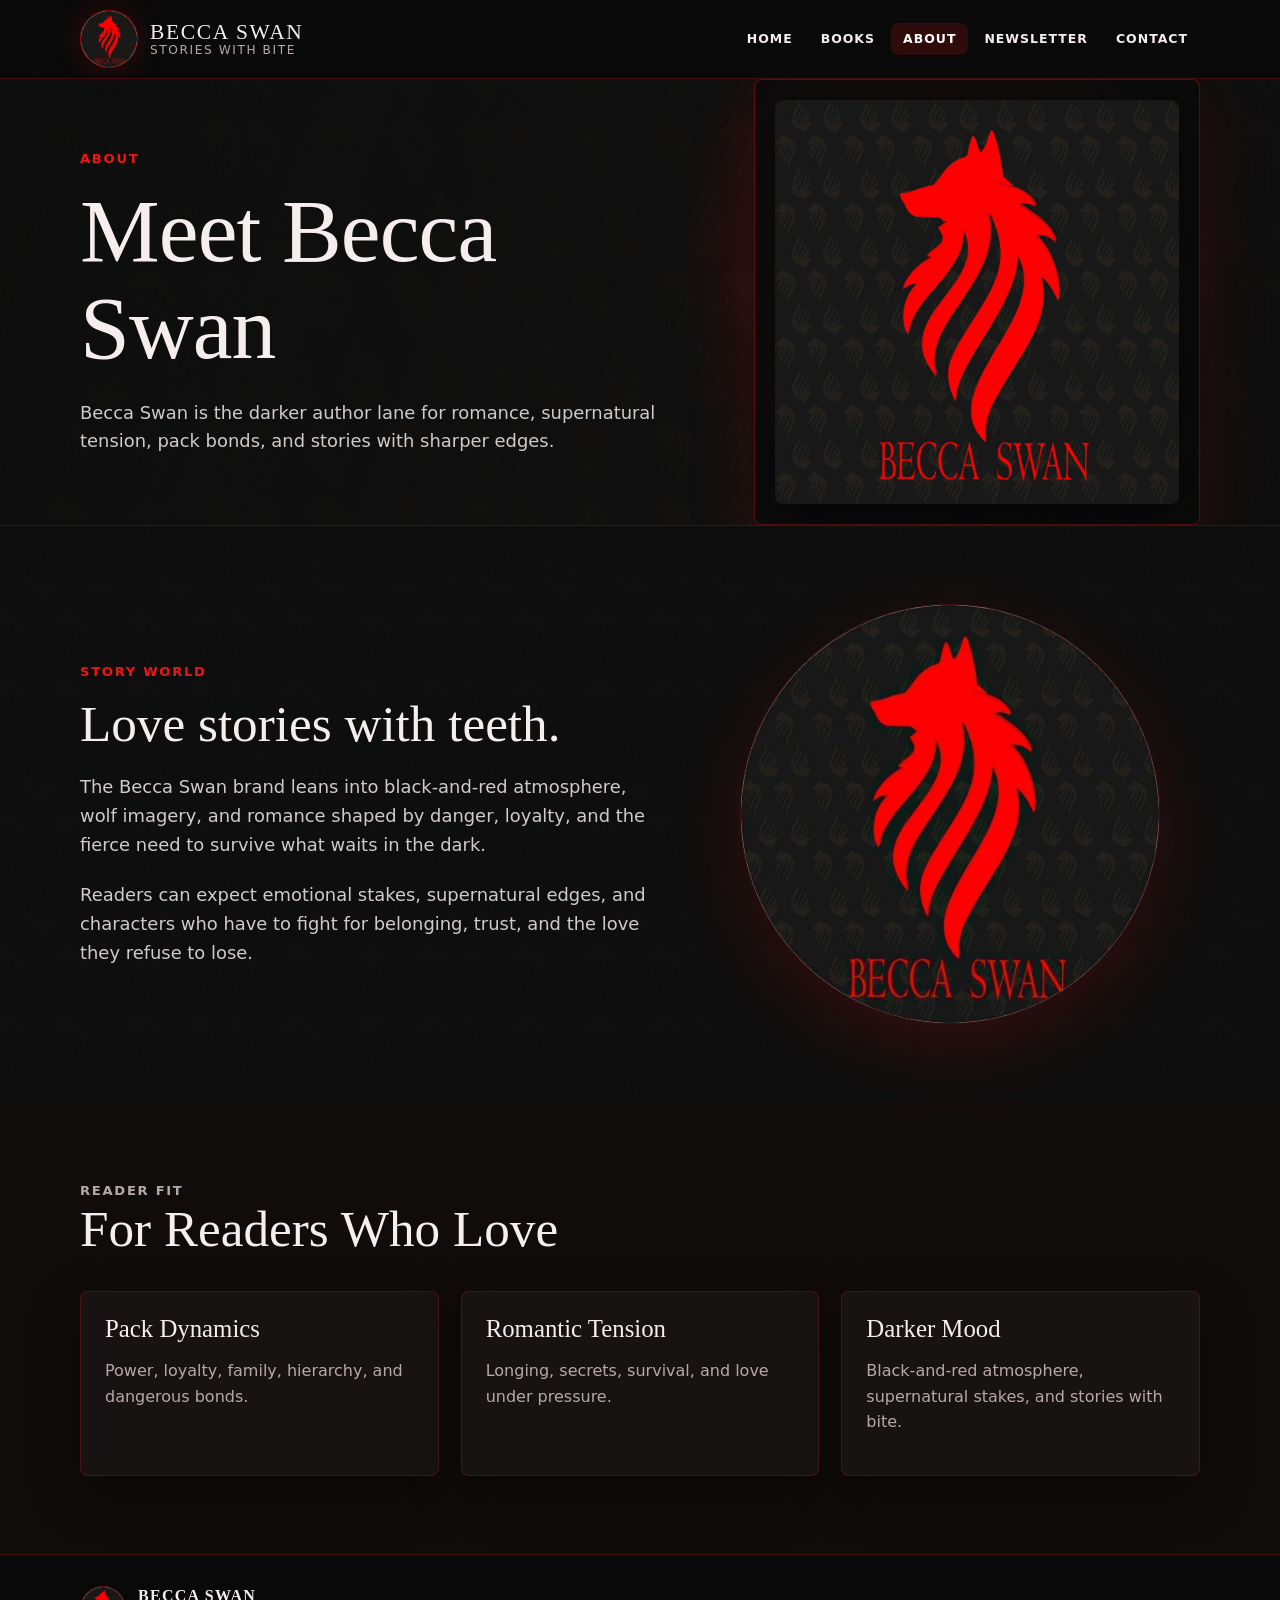
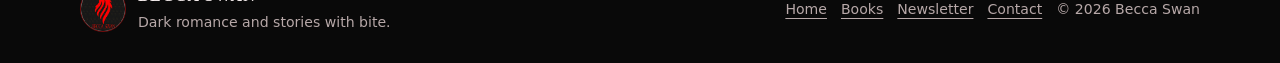
==== about/index.html @ d1af5b4c "Create Becca Swan author website" ====
<!doctype html>
<html lang="en">
  <head>
    <meta charset="utf-8">
    <meta name="viewport" content="width=device-width, initial-scale=1">
    <title>About | Becca Swan</title>
    <meta name="description" content="Meet Becca Swan, author of darker romantic stories with danger, longing, pack bonds, and supernatural edges.">
    <meta name="theme-color" content="#0d0d0d">
    <meta name="color-scheme" content="dark">
    <meta property="og:type" content="website">
    <meta property="og:site_name" content="Becca Swan">
    <meta property="og:title" content="About | Becca Swan">
    <meta property="og:description" content="Meet Becca Swan, author of dark romantic stories with bite.">
    <meta property="og:image" content="../assets/becca-swan-logo.jpg">
    <link rel="icon" href="../assets/becca-swan-round-logo.jpg">
    <link rel="apple-touch-icon" href="../assets/becca-swan-round-logo.jpg">
    <link rel="manifest" href="../site.webmanifest">
    <link rel="stylesheet" href="../styles.css">
  </head>
  <body>
    <header class="site-header">
      <div class="header-wrap">
        <a class="brand" href="../index.html" aria-label="Becca Swan home">
          <img src="../assets/becca-swan-round-logo.jpg" alt="">
          <span><strong>Becca Swan</strong><small>Stories with bite</small></span>
        </a>
        <button class="nav-toggle" type="button" data-nav-toggle aria-label="Toggle menu" aria-expanded="false">Menu</button>
        <nav class="site-nav" data-nav aria-label="Site">
          <a href="../index.html">Home</a>
          <a href="../books/">Books</a>
          <a href="./" aria-current="page">About</a>
          <a href="../newsletter/">Newsletter</a>
          <a href="../contact/">Contact</a>
        </nav>
      </div>
    </header>

    <main>
      <section class="hero short">
        <div class="inner hero-grid">
          <div>
            <p class="eyebrow">About</p>
            <h1>Meet Becca Swan</h1>
            <p class="lead">Becca Swan is the darker author lane for romance, supernatural tension, pack bonds, and stories with sharper edges.</p>
          </div>
          <div class="hero-card">
            <img src="../assets/becca-swan-logo.jpg" alt="Becca Swan red wolf logo.">
          </div>
        </div>
      </section>

      <section class="section">
        <div class="inner split">
          <div>
            <p class="eyebrow">Story World</p>
            <h2>Love stories with teeth.</h2>
            <p class="lead">The Becca Swan brand leans into black-and-red atmosphere, wolf imagery, and romance shaped by danger, loyalty, and the fierce need to survive what waits in the dark.</p>
            <p class="lead">Readers can expect emotional stakes, supernatural edges, and characters who have to fight for belonging, trust, and the love they refuse to lose.</p>
          </div>
          <img class="feature-logo" src="../assets/becca-swan-round-logo.jpg" alt="Round Becca Swan red wolf logo.">
        </div>
      </section>

      <section class="section alt">
        <div class="inner">
          <div class="section-head">
            <div>
              <p class="eyebrow">Reader Fit</p>
              <h2>For Readers Who Love</h2>
            </div>
          </div>
          <div class="card-grid">
            <article class="card"><h3>Pack Dynamics</h3><p>Power, loyalty, family, hierarchy, and dangerous bonds.</p></article>
            <article class="card"><h3>Romantic Tension</h3><p>Longing, secrets, survival, and love under pressure.</p></article>
            <article class="card"><h3>Darker Mood</h3><p>Black-and-red atmosphere, supernatural stakes, and stories with bite.</p></article>
          </div>
        </div>
      </section>
    </main>

    <footer class="site-footer">
      <div class="footer-wrap">
        <div class="footer-brand">
          <img src="../assets/becca-swan-round-logo.jpg" alt="">
          <span><strong>Becca Swan</strong><span>Dark romance and stories with bite.</span></span>
        </div>
        <div class="footer-links">
          <a href="../index.html">Home</a>
          <a href="../books/">Books</a>
          <a href="../newsletter/">Newsletter</a>
          <a href="../contact/">Contact</a>
          <span>&copy; <span data-year></span> Becca Swan</span>
        </div>
      </div>
    </footer>
    <script src="../script.js"></script>
  </body>
</html>
---- styles.css ----
:root {
  --color-black: #0d0d0d;
  --color-ink: #151212;
  --color-panel: #1a1515;
  --color-panel-soft: #211a1a;
  --color-red: #ef1515;
  --color-red-dark: #a40707;
  --color-wine: #5e0808;
  --color-bone: #f6eeee;
  --color-muted: #b7a8a8;
  --color-line: rgba(239, 21, 21, 0.24);
  --shadow-red: 0 24px 70px rgba(239, 21, 21, 0.16);
  --shadow-soft: 0 18px 48px rgba(0, 0, 0, 0.42);
  --radius: 8px;
  --max-page-width: 1120px;
  --font-heading: Georgia, "Times New Roman", serif;
  --font-body: Inter, ui-sans-serif, system-ui, -apple-system, BlinkMacSystemFont, "Segoe UI", sans-serif;
  --font-display: "Cinzel", Georgia, "Times New Roman", serif;
}

* {
  box-sizing: border-box;
}

html {
  scroll-behavior: smooth;
}

body {
  margin: 0;
  color: var(--color-bone);
  font-family: var(--font-body);
  line-height: 1.6;
  background:
    linear-gradient(rgba(13, 13, 13, 0.92), rgba(13, 13, 13, 0.92)),
    url("assets/swan-pattern.png") top left / 230px auto repeat,
    var(--color-black);
}

img {
  display: block;
  max-width: 100%;
}

a {
  color: inherit;
  text-underline-offset: 4px;
}

a:focus-visible,
button:focus-visible,
input:focus-visible,
textarea:focus-visible {
  outline: 3px solid rgba(239, 21, 21, 0.88);
  outline-offset: 3px;
}

.site-header {
  position: sticky;
  top: 0;
  z-index: 20;
  border-bottom: 1px solid var(--color-line);
  background: rgba(10, 10, 10, 0.93);
  backdrop-filter: blur(14px);
}

.header-wrap,
.footer-wrap,
.inner {
  width: min(var(--max-page-width), calc(100% - 32px));
  margin: 0 auto;
}

.header-wrap {
  min-height: 78px;
  display: flex;
  align-items: center;
  justify-content: space-between;
  gap: 24px;
}

.brand {
  display: inline-flex;
  align-items: center;
  gap: 12px;
  text-decoration: none;
}

.brand img {
  width: 58px;
  height: 58px;
  border: 1px solid rgba(239, 21, 21, 0.58);
  border-radius: 50%;
  object-fit: cover;
  box-shadow: 0 0 28px rgba(239, 21, 21, 0.2);
}

.brand span {
  display: grid;
  line-height: 1.05;
}

.brand strong {
  color: var(--color-bone);
  font-family: var(--font-display);
  font-size: 1.34rem;
  font-weight: 500;
  letter-spacing: 0.08em;
  text-transform: uppercase;
}

.brand small {
  color: var(--color-muted);
  font-size: 0.76rem;
  letter-spacing: 0.13em;
  text-transform: uppercase;
}

.site-nav {
  display: flex;
  align-items: center;
  justify-content: flex-end;
  gap: 4px;
}

.site-nav a {
  padding: 10px 12px;
  border-radius: var(--radius);
  color: var(--color-bone);
  font-size: 0.78rem;
  font-weight: 650;
  letter-spacing: 0.08em;
  line-height: 1;
  text-decoration: none;
  text-transform: uppercase;
}

.site-nav a:hover,
.site-nav a[aria-current="page"] {
  background: rgba(239, 21, 21, 0.16);
  color: white;
}

.nav-toggle {
  display: none;
  min-height: 42px;
  border: 1px solid var(--color-line);
  border-radius: var(--radius);
  background: rgba(239, 21, 21, 0.12);
  color: var(--color-bone);
  font: inherit;
  font-weight: 700;
  padding: 0 13px;
}

.hero {
  min-height: clamp(620px, 76vh, 760px);
  display: grid;
  align-items: center;
  position: relative;
  overflow: hidden;
  border-bottom: 1px solid var(--color-line);
  background:
    radial-gradient(circle at 74% 40%, rgba(239, 21, 21, 0.22), transparent 28%),
    linear-gradient(110deg, rgba(13, 13, 13, 0.97), rgba(13, 13, 13, 0.78) 58%, rgba(13, 13, 13, 0.94)),
    url("assets/swan-pattern.png") center / 260px auto repeat;
}

.hero.short {
  min-height: 430px;
}

.hero-grid {
  position: relative;
  z-index: 1;
  display: grid;
  grid-template-columns: minmax(0, 1fr) minmax(300px, 0.72fr);
  gap: 54px;
  align-items: center;
}

.hero h1 {
  max-width: 760px;
}

h1,
h2,
h3 {
  margin: 0;
  font-family: var(--font-heading);
  font-weight: 500;
  line-height: 1.08;
}

h1 {
  font-size: clamp(3rem, 7vw, 5.7rem);
  letter-spacing: -0.01em;
}

h2 {
  font-size: clamp(2.1rem, 4vw, 3.3rem);
}

h3 {
  font-size: 1.55rem;
}

.eyebrow {
  margin: 0 0 14px;
  color: var(--color-red);
  font-size: 0.82rem;
  font-weight: 900;
  letter-spacing: 0.13em;
  text-transform: uppercase;
}

.lead {
  max-width: 700px;
  margin: 22px 0 0;
  color: rgba(246, 238, 238, 0.84);
  font-size: 1.12rem;
}

.hero-card {
  border: 1px solid rgba(239, 21, 21, 0.34);
  border-radius: var(--radius);
  background: rgba(10, 10, 10, 0.72);
  box-shadow: var(--shadow-red);
  padding: 20px;
}

.hero-card img {
  width: 100%;
  border-radius: var(--radius);
  box-shadow: var(--shadow-soft);
}

.actions {
  display: flex;
  flex-wrap: wrap;
  gap: 12px;
  margin-top: 28px;
}

.button,
.button-soft,
.button-subtle {
  display: inline-flex;
  min-height: 46px;
  align-items: center;
  justify-content: center;
  border-radius: var(--radius);
  padding: 12px 18px;
  font-size: 0.86rem;
  font-weight: 850;
  letter-spacing: 0.08em;
  text-decoration: none;
  text-transform: uppercase;
}

.button {
  border: 1px solid var(--color-red);
  background: var(--color-red);
  color: white;
  box-shadow: 0 14px 28px rgba(239, 21, 21, 0.2);
}

.button:hover {
  background: #ff2929;
}

.button-soft {
  border: 1px solid rgba(246, 238, 238, 0.42);
  color: var(--color-bone);
}

.button-soft:hover {
  background: rgba(246, 238, 238, 0.08);
}

.button-subtle {
  border: 1px solid var(--color-line);
  color: var(--color-bone);
}

.button-subtle:hover {
  border-color: rgba(239, 21, 21, 0.76);
  background: rgba(239, 21, 21, 0.12);
}

.section {
  padding: 78px 0;
}

.section.alt {
  background: rgba(18, 13, 13, 0.84);
}

.section.dark {
  background:
    linear-gradient(rgba(9, 9, 9, 0.88), rgba(9, 9, 9, 0.88)),
    url("assets/swan-pattern.png") center / 220px auto repeat;
}

.section-head {
  display: flex;
  align-items: end;
  justify-content: space-between;
  gap: 32px;
  margin-bottom: 34px;
}

.section-head p {
  max-width: 560px;
  margin: 0;
  color: var(--color-muted);
}

.split {
  display: grid;
  grid-template-columns: minmax(0, 0.95fr) minmax(320px, 0.82fr);
  gap: 42px;
  align-items: center;
}

.card-grid,
.book-grid {
  display: grid;
  grid-template-columns: repeat(3, minmax(0, 1fr));
  gap: 22px;
}

.book-grid {
  grid-template-columns: repeat(auto-fit, minmax(230px, 1fr));
}

.card,
.book-card,
.panel {
  border: 1px solid var(--color-line);
  border-radius: var(--radius);
  background: rgba(26, 21, 21, 0.86);
  box-shadow: var(--shadow-soft);
  padding: 24px;
}

.card p,
.book-card p,
.panel p {
  color: var(--color-muted);
}

.book-card {
  display: grid;
  align-content: start;
  gap: 12px;
}

.book-cover-placeholder {
  min-height: 230px;
  display: grid;
  place-items: center;
  border: 1px solid rgba(239, 21, 21, 0.24);
  border-radius: var(--radius);
  background:
    linear-gradient(rgba(18, 13, 13, 0.58), rgba(18, 13, 13, 0.9)),
    url("assets/swan-pattern.png") center / 140px auto repeat;
  overflow: hidden;
}

.book-cover-placeholder img {
  width: min(150px, 72%);
  border-radius: 50%;
  box-shadow: 0 0 34px rgba(239, 21, 21, 0.22);
}

.status-pill {
  width: fit-content;
  padding: 5px 9px;
  border: 1px solid rgba(239, 21, 21, 0.46);
  border-radius: 999px;
  background: rgba(239, 21, 21, 0.12);
  color: #ffb8b8;
  font-size: 0.72rem;
  font-weight: 900;
  letter-spacing: 0.08em;
  text-transform: uppercase;
}

.tag-row {
  display: flex;
  flex-wrap: wrap;
  gap: 8px;
  margin-top: 4px;
}

.tag {
  border: 1px solid rgba(246, 238, 238, 0.16);
  border-radius: 999px;
  padding: 5px 9px;
  color: var(--color-muted);
  font-size: 0.76rem;
  font-weight: 800;
  letter-spacing: 0.05em;
  text-transform: uppercase;
}

.feature-logo {
  width: min(420px, 100%);
  justify-self: center;
  border: 1px solid rgba(239, 21, 21, 0.26);
  border-radius: 50%;
  box-shadow: var(--shadow-red);
}

.newsletter-panel {
  display: grid;
  grid-template-columns: minmax(0, 1fr) auto;
  gap: 28px;
  align-items: center;
  border: 1px solid var(--color-line);
  border-radius: var(--radius);
  background: rgba(239, 21, 21, 0.08);
  padding: 32px;
}

.newsletter-form,
.contact-form {
  display: grid;
  gap: 14px;
}

label {
  display: grid;
  gap: 7px;
  color: var(--color-bone);
  font-weight: 750;
}

input,
textarea {
  width: 100%;
  border: 1px solid rgba(246, 238, 238, 0.18);
  border-radius: var(--radius);
  background: rgba(9, 9, 9, 0.82);
  color: var(--color-bone);
  font: inherit;
  padding: 12px 13px;
}

textarea {
  min-height: 150px;
  resize: vertical;
}

.form-note {
  margin: 0;
  color: var(--color-muted);
  font-size: 0.92rem;
}

.site-footer {
  border-top: 1px solid var(--color-line);
  background: rgba(9, 9, 9, 0.96);
}

.footer-wrap {
  min-height: 108px;
  display: flex;
  align-items: center;
  justify-content: space-between;
  gap: 24px;
  padding: 28px 0;
}

.footer-brand {
  display: inline-flex;
  align-items: center;
  gap: 12px;
}

.footer-brand img {
  width: 46px;
  height: 46px;
  border: 1px solid rgba(239, 21, 21, 0.46);
  border-radius: 50%;
  object-fit: cover;
}

.footer-brand strong {
  display: block;
  color: var(--color-bone);
  font-family: var(--font-display);
  letter-spacing: 0.08em;
  text-transform: uppercase;
}

.footer-brand span span,
.footer-links {
  color: var(--color-muted);
  font-size: 0.88rem;
}

.footer-links {
  display: flex;
  flex-wrap: wrap;
  justify-content: flex-end;
  gap: 14px;
}

@media (max-width: 860px) {
  .nav-toggle {
    display: inline-flex;
    align-items: center;
    justify-content: center;
  }

  .site-nav {
    position: absolute;
    top: calc(100% + 8px);
    right: 16px;
    left: 16px;
    display: none;
    grid-template-columns: 1fr;
    padding: 10px;
    border: 1px solid var(--color-line);
    border-radius: var(--radius);
    background: rgba(10, 10, 10, 0.98);
    box-shadow: var(--shadow-soft);
  }

  .site-nav.open {
    display: grid;
  }

  .hero-grid,
  .split,
  .card-grid,
  .newsletter-panel,
  .footer-wrap {
    grid-template-columns: 1fr;
    display: grid;
  }

  .section-head {
    display: grid;
    align-items: start;
  }

  .footer-links {
    justify-content: flex-start;
  }
}

@media (max-width: 520px) {
  .brand small {
    display: none;
  }

  .brand strong {
    font-size: 1.02rem;
  }

  .brand img {
    width: 48px;
    height: 48px;
  }

  .hero {
    min-height: 620px;
  }

  .actions {
    display: grid;
  }
}
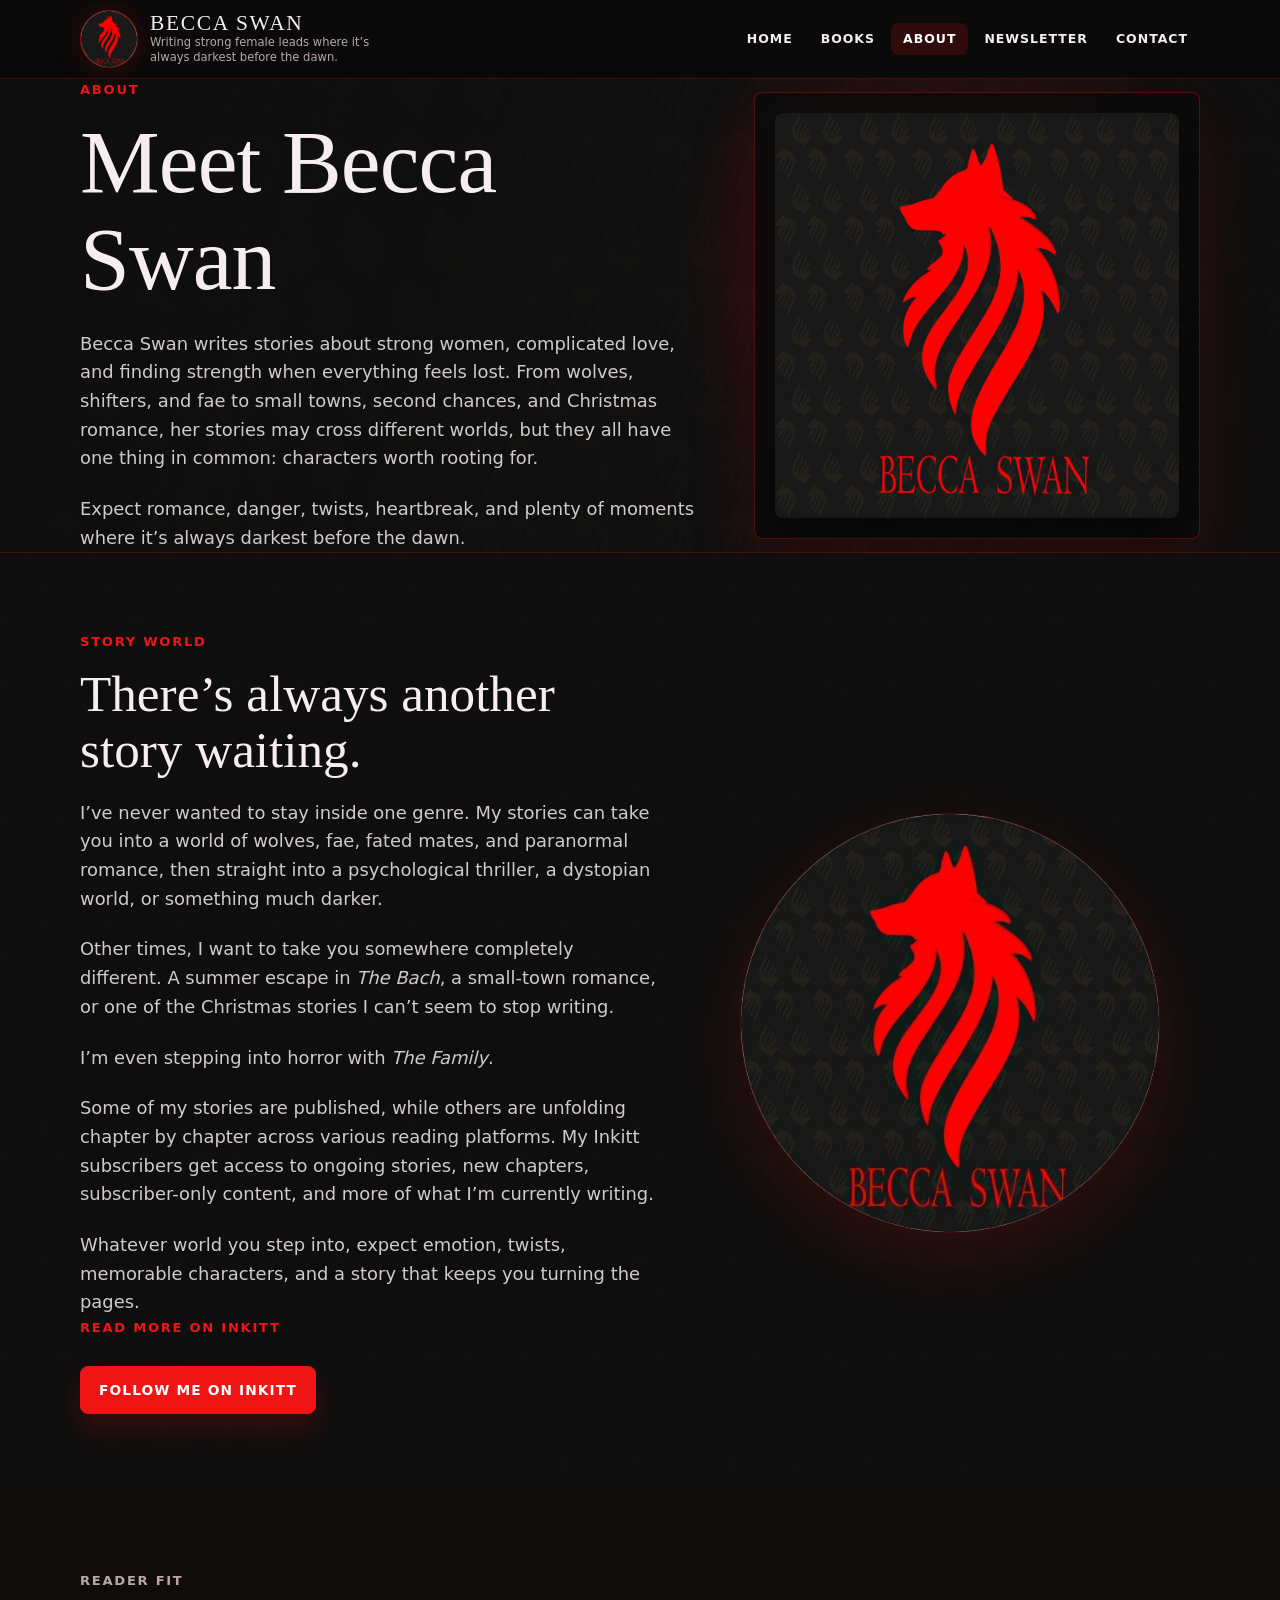
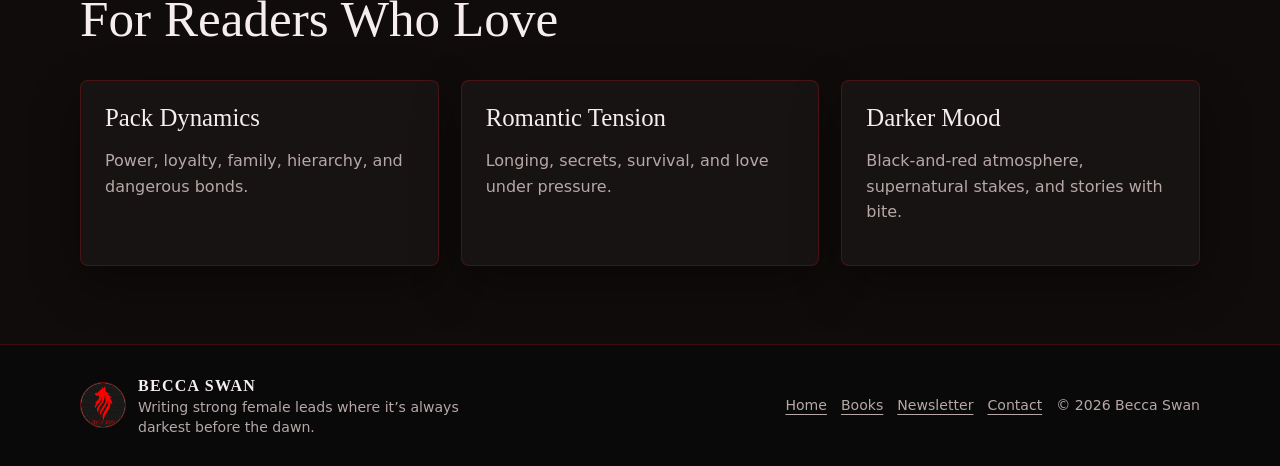
==== commit e31e340f: "Expand Becca Swan about page" ====
--- a/about/index.html
+++ b/about/index.html
@@ -22,7 +22,7 @@
       <div class="header-wrap">
         <a class="brand" href="../index.html" aria-label="Becca Swan home">
           <img src="../assets/becca-swan-round-logo.jpg" alt="">
-          <span><strong>Becca Swan</strong><small>Stories with bite</small></span>
+          <span><strong>Becca Swan</strong><small>Writing strong female leads where it’s always darkest before the dawn.</small></span>
         </a>
         <button class="nav-toggle" type="button" data-nav-toggle aria-label="Toggle menu" aria-expanded="false">Menu</button>
         <nav class="site-nav" data-nav aria-label="Site">
@@ -41,7 +41,8 @@
           <div>
             <p class="eyebrow">About</p>
             <h1>Meet Becca Swan</h1>
-            <p class="lead">Becca Swan is the darker author lane for romance, supernatural tension, pack bonds, and stories with sharper edges.</p>
+            <p class="lead">Becca Swan writes stories about strong women, complicated love, and finding strength when everything feels lost. From wolves, shifters, and fae to small towns, second chances, and Christmas romance, her stories may cross different worlds, but they all have one thing in common: characters worth rooting for.</p>
+            <p class="lead">Expect romance, danger, twists, heartbreak, and plenty of moments where it’s always darkest before the dawn.</p>
           </div>
           <div class="hero-card">
             <img src="../assets/becca-swan-logo.jpg" alt="Becca Swan red wolf logo.">
@@ -53,9 +54,14 @@
         <div class="inner split">
           <div>
             <p class="eyebrow">Story World</p>
-            <h2>Love stories with teeth.</h2>
-            <p class="lead">The Becca Swan brand leans into black-and-red atmosphere, wolf imagery, and romance shaped by danger, loyalty, and the fierce need to survive what waits in the dark.</p>
-            <p class="lead">Readers can expect emotional stakes, supernatural edges, and characters who have to fight for belonging, trust, and the love they refuse to lose.</p>
+            <h2>There’s always another story waiting.</h2>
+            <p class="lead">I’ve never wanted to stay inside one genre. My stories can take you into a world of wolves, fae, fated mates, and paranormal romance, then straight into a psychological thriller, a dystopian world, or something much darker.</p>
+            <p class="lead">Other times, I want to take you somewhere completely different. A summer escape in <em>The Bach</em>, a small-town romance, or one of the Christmas stories I can’t seem to stop writing.</p>
+            <p class="lead">I’m even stepping into horror with <em>The Family</em>.</p>
+            <p class="lead">Some of my stories are published, while others are unfolding chapter by chapter across various reading platforms. My Inkitt subscribers get access to ongoing stories, new chapters, subscriber-only content, and more of what I’m currently writing.</p>
+            <p class="lead">Whatever world you step into, expect emotion, twists, memorable characters, and a story that keeps you turning the pages.</p>
+            <p class="eyebrow inkitt-label">Read More on Inkitt</p>
+            <div class="actions"><a class="button" href="https://www.inkitt.com/BeccaSwan" target="_blank" rel="noopener noreferrer">Follow Me on Inkitt</a></div>
           </div>
           <img class="feature-logo" src="../assets/becca-swan-round-logo.jpg" alt="Round Becca Swan red wolf logo.">
         </div>
@@ -82,7 +88,7 @@
       <div class="footer-wrap">
         <div class="footer-brand">
           <img src="../assets/becca-swan-round-logo.jpg" alt="">
-          <span><strong>Becca Swan</strong><span>Dark romance and stories with bite.</span></span>
+          <span><strong>Becca Swan</strong><span>Writing strong female leads where it’s always darkest before the dawn.</span></span>
         </div>
         <div class="footer-links">
           <a href="../index.html">Home</a>
--- a/styles.css
+++ b/styles.css
@@ -110,10 +110,12 @@
 }
 
 .brand small {
+  max-width: 260px;
   color: var(--color-muted);
-  font-size: 0.76rem;
-  letter-spacing: 0.13em;
-  text-transform: uppercase;
+  font-size: 0.72rem;
+  line-height: 1.35;
+  letter-spacing: 0;
+  text-transform: none;
 }
 
 .site-nav {
@@ -183,6 +185,10 @@
   max-width: 760px;
 }
 
+.home-tagline {
+  font-size: clamp(2.5rem, 5.5vw, 4.6rem);
+}
+
 h1,
 h2,
 h3 {
@@ -372,6 +378,17 @@
   width: min(150px, 72%);
   border-radius: 50%;
   box-shadow: 0 0 34px rgba(239, 21, 21, 0.22);
+}
+
+.book-cover {
+  width: min(190px, 100%);
+  aspect-ratio: 2 / 3;
+  justify-self: center;
+  border: 1px solid rgba(239, 21, 21, 0.3);
+  border-radius: var(--radius);
+  background: rgba(9, 9, 9, 0.74);
+  box-shadow: var(--shadow-red);
+  object-fit: cover;
 }
 
 .status-pill {
@@ -499,6 +516,12 @@
 .footer-links {
   color: var(--color-muted);
   font-size: 0.88rem;
+}
+
+.footer-brand span span {
+  display: block;
+  max-width: 370px;
+  line-height: 1.4;
 }
 
 .footer-links {
@@ -554,7 +577,8 @@
 
 @media (max-width: 520px) {
   .brand small {
-    display: none;
+    max-width: 205px;
+    font-size: 0.62rem;
   }
 
   .brand strong {
@@ -570,6 +594,10 @@
     min-height: 620px;
   }
 
+  .home-tagline {
+    font-size: clamp(2.5rem, 12vw, 3.4rem);
+  }
+
   .actions {
     display: grid;
   }
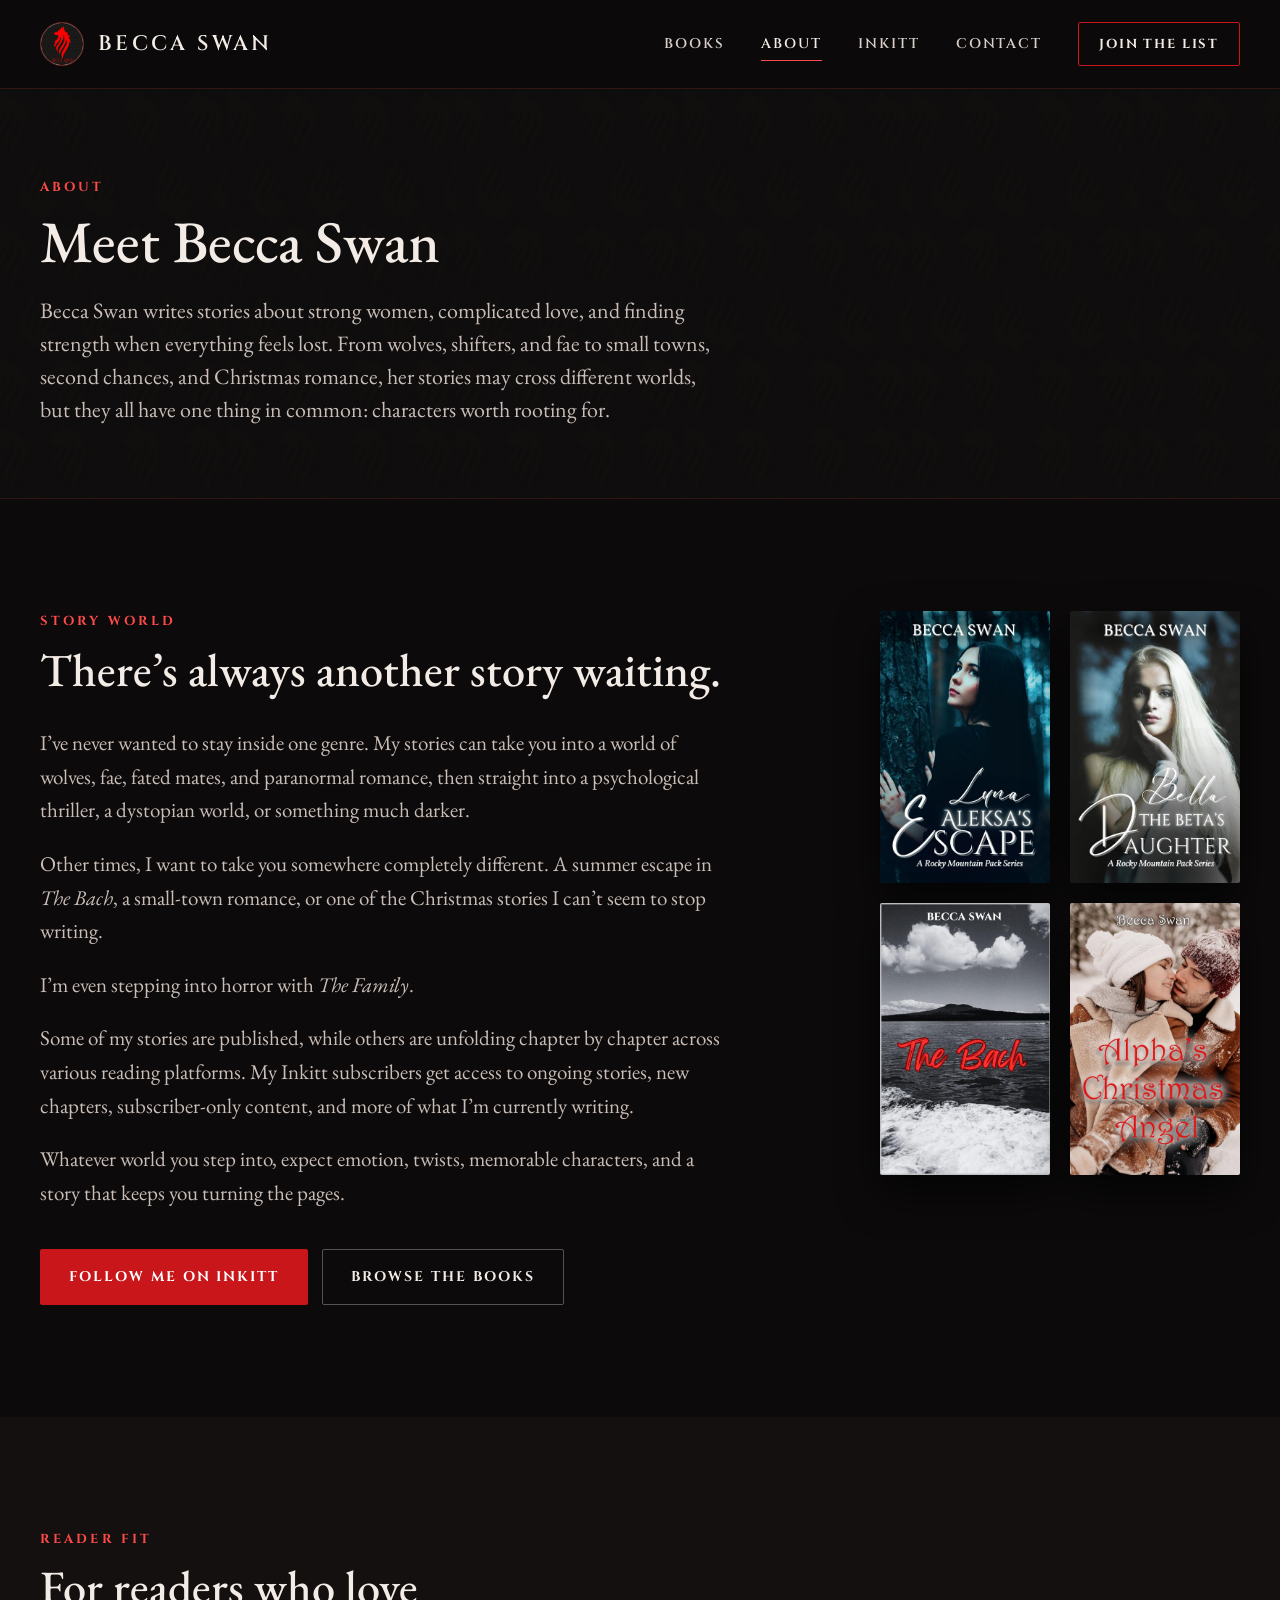
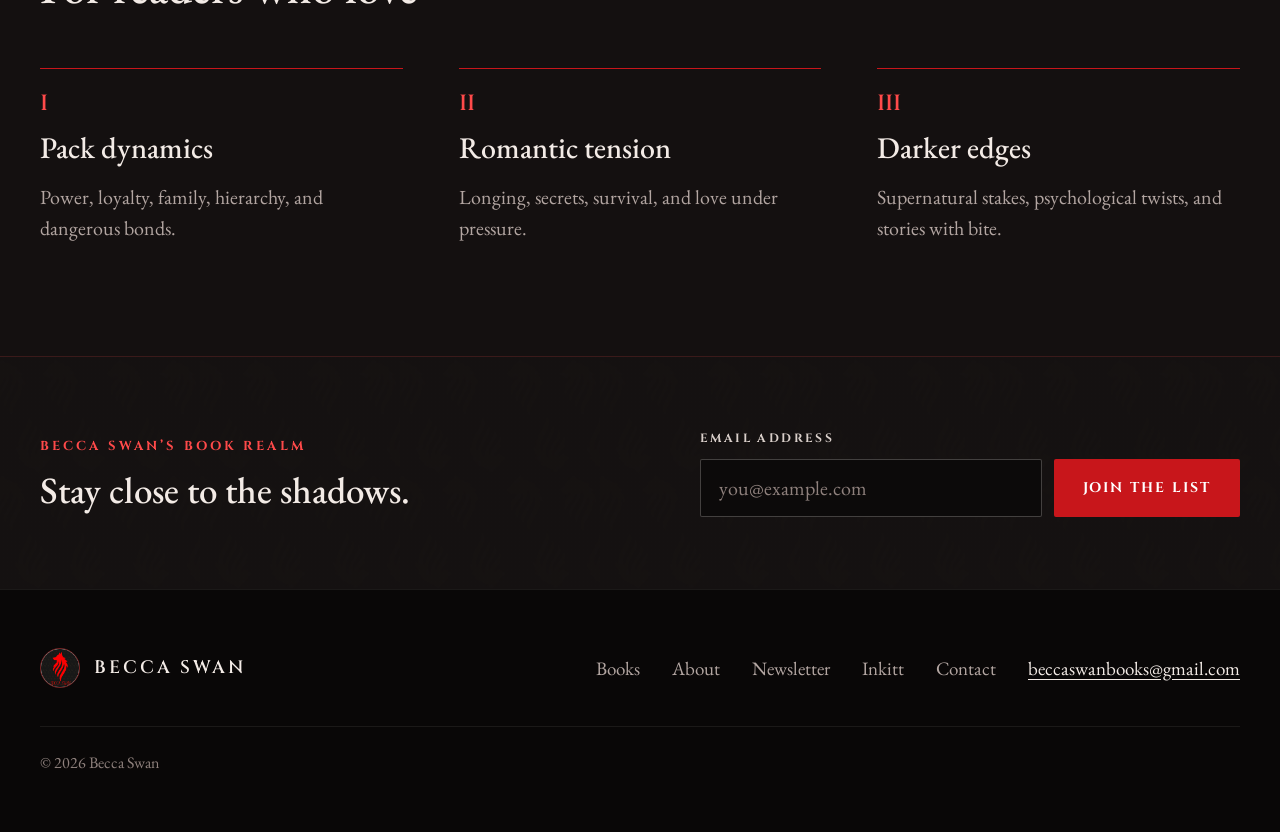
==== commit c2c366da: "Redesign site around the books - Home: cover fan hero, "Start here" feature for Luna Aleksa's Escape" ====
--- a/about/index.html
+++ b/about/index.html
@@ -4,99 +4,143 @@
     <meta charset="utf-8">
     <meta name="viewport" content="width=device-width, initial-scale=1">
     <title>About | Becca Swan</title>
-    <meta name="description" content="Meet Becca Swan, author of darker romantic stories with danger, longing, pack bonds, and supernatural edges.">
-    <meta name="theme-color" content="#0d0d0d">
+    <meta name="description" content="Meet Becca Swan, author of shifter romance, Christmas stories and psychological suspense built around strong women and characters worth rooting for.">
+    <meta name="theme-color" content="#0c0a0a">
     <meta name="color-scheme" content="dark">
+    <link rel="canonical" href="https://www.beccaswan.com/about/">
     <meta property="og:type" content="website">
     <meta property="og:site_name" content="Becca Swan">
     <meta property="og:title" content="About | Becca Swan">
-    <meta property="og:description" content="Meet Becca Swan, author of dark romantic stories with bite.">
-    <meta property="og:image" content="../assets/becca-swan-logo.jpg">
+    <meta property="og:description" content="Meet Becca Swan, author of shifter romance, Christmas stories and psychological suspense built around strong women and characters worth rooting for.">
+    <meta property="og:url" content="https://www.beccaswan.com/about/">
+    <meta property="og:image" content="https://www.beccaswan.com/assets/becca-swan-share.jpg">
+    <meta property="og:image:width" content="1200">
+    <meta property="og:image:height" content="630">
+    <meta property="og:image:alt" content="Becca Swan red wolf logo beside the covers of Bella: The Beta’s Daughter, Luna Aleksa’s Escape and The Bach.">
+    <meta name="twitter:card" content="summary_large_image">
+    <meta name="twitter:title" content="About | Becca Swan">
+    <meta name="twitter:description" content="Meet Becca Swan, author of shifter romance, Christmas stories and psychological suspense built around strong women and characters worth rooting for.">
+    <meta name="twitter:image" content="https://www.beccaswan.com/assets/becca-swan-share.jpg">
     <link rel="icon" href="../assets/becca-swan-round-logo.jpg">
     <link rel="apple-touch-icon" href="../assets/becca-swan-round-logo.jpg">
     <link rel="manifest" href="../site.webmanifest">
+    <link rel="preconnect" href="https://fonts.googleapis.com">
+    <link rel="preconnect" href="https://fonts.gstatic.com" crossorigin>
+    <link rel="stylesheet" href="https://fonts.googleapis.com/css2?family=Cinzel:wght@500;600;700&amp;family=EB+Garamond:ital,wght@0,400;0,500;1,400;1,500&amp;display=swap">
     <link rel="stylesheet" href="../styles.css">
   </head>
   <body>
+    <a class="skip-link" href="#main">Skip to content</a>
     <header class="site-header">
-      <div class="header-wrap">
-        <a class="brand" href="../index.html" aria-label="Becca Swan home">
-          <img src="../assets/becca-swan-round-logo.jpg" alt="">
-          <span><strong>Becca Swan</strong><small>Writing strong female leads where it’s always darkest before the dawn.</small></span>
+      <div class="container header-wrap">
+        <a class="brand" href="../" aria-label="Becca Swan home">
+          <img src="../assets/becca-swan-round-logo.jpg" alt="" width="44" height="44">
+          <span class="brand-name">Becca Swan</span>
         </a>
-        <button class="nav-toggle" type="button" data-nav-toggle aria-label="Toggle menu" aria-expanded="false">Menu</button>
-        <nav class="site-nav" data-nav aria-label="Site">
-          <a href="../index.html">Home</a>
+        <button class="nav-toggle" type="button" data-nav-toggle aria-controls="site-nav" aria-expanded="false" aria-label="Open menu"><svg width="24" height="24" viewBox="0 0 24 24" fill="none" stroke="currentColor" stroke-width="1.6" stroke-linecap="round" aria-hidden="true" focusable="false"><path d="M4 7h16"></path><path d="M4 12h16"></path><path d="M4 17h10"></path></svg></button>
+        <nav class="site-nav" id="site-nav" data-nav aria-label="Site">
           <a href="../books/">Books</a>
-          <a href="./" aria-current="page">About</a>
-          <a href="../newsletter/">Newsletter</a>
+          <a href="../about/" aria-current="page">About</a>
+          <a href="https://www.inkitt.com/BeccaSwan" rel="noopener">Inkitt</a>
           <a href="../contact/">Contact</a>
+          <a class="nav-cta" href="../newsletter/">Join the list</a>
         </nav>
       </div>
     </header>
 
-    <main>
-      <section class="hero short">
-        <div class="inner hero-grid">
-          <div>
-            <p class="eyebrow">About</p>
-            <h1>Meet Becca Swan</h1>
-            <p class="lead">Becca Swan writes stories about strong women, complicated love, and finding strength when everything feels lost. From wolves, shifters, and fae to small towns, second chances, and Christmas romance, her stories may cross different worlds, but they all have one thing in common: characters worth rooting for.</p>
-            <p class="lead">Expect romance, danger, twists, heartbreak, and plenty of moments where it’s always darkest before the dawn.</p>
+    <main id="main">
+      <section class="page-hero">
+        <div class="container">
+          <p class="label">About</p>
+          <h1>Meet Becca Swan</h1>
+          <p class="lead">Becca Swan writes stories about strong women, complicated love, and finding strength when everything feels lost. From wolves, shifters, and fae to small towns, second chances, and Christmas romance, her stories may cross different worlds, but they all have one thing in common: characters worth rooting for.</p>
+        </div>
+      </section>
+
+      <section class="section" aria-labelledby="story-world">
+        <div class="container about-grid">
+          <div class="prose">
+            <p class="label">Story world</p>
+            <h2 id="story-world">There’s always another story waiting.</h2>
+            <p>I’ve never wanted to stay inside one genre. My stories can take you into a world of wolves, fae, fated mates, and paranormal romance, then straight into a psychological thriller, a dystopian world, or something much darker.</p>
+            <p>Other times, I want to take you somewhere completely different. A summer escape in <em>The Bach</em>, a small-town romance, or one of the Christmas stories I can’t seem to stop writing.</p>
+            <p>I’m even stepping into horror with <em>The Family</em>.</p>
+            <p>Some of my stories are published, while others are unfolding chapter by chapter across various reading platforms. My Inkitt subscribers get access to ongoing stories, new chapters, subscriber-only content, and more of what I’m currently writing.</p>
+            <p>Whatever world you step into, expect emotion, twists, memorable characters, and a story that keeps you turning the pages.</p>
+            <div class="actions">
+              <a class="btn btn-primary" href="https://www.inkitt.com/BeccaSwan" rel="noopener">Follow me on Inkitt</a>
+              <a class="btn btn-ghost" href="../books/">Browse the books</a>
+            </div>
           </div>
-          <div class="hero-card">
-            <img src="../assets/becca-swan-logo.jpg" alt="Becca Swan red wolf logo.">
+          <ul class="about-covers" aria-label="A few of Becca’s books">
+            <li><a href="../books/#luna"><img src="../assets/luna-aleksas-escape-cover.jpg" alt="Cover of Luna Aleksa’s Escape" width="640" height="1024" loading="lazy"></a></li>
+            <li><a href="../books/#bella"><img src="../assets/bella-the-betas-daughter-cover.jpg" alt="Cover of Bella: The Beta’s Daughter" width="640" height="1024" loading="lazy"></a></li>
+            <li><a href="../books/#the-bach"><img src="../assets/the-bach-cover.jpg" alt="Cover of The Bach" width="640" height="1024" loading="lazy"></a></li>
+            <li><a href="../books/#alphas-christmas-angel"><img src="../assets/alphas-christmas-angel-cover.jpg" alt="Cover of Alpha’s Christmas Angel" width="640" height="1024" loading="lazy"></a></li>
+          </ul>
+        </div>
+      </section>
+
+      <section class="section section--alt" aria-labelledby="readers-title">
+        <div class="container">
+          <p class="label">Reader fit</p>
+          <h2 id="readers-title">For readers who love</h2>
+          <div class="pillars">
+            <div class="pillar">
+              <span class="pillar-num" aria-hidden="true">I</span>
+              <h3>Pack dynamics</h3>
+              <p>Power, loyalty, family, hierarchy, and dangerous bonds.</p>
+            </div>
+            <div class="pillar">
+              <span class="pillar-num" aria-hidden="true">II</span>
+              <h3>Romantic tension</h3>
+              <p>Longing, secrets, survival, and love under pressure.</p>
+            </div>
+            <div class="pillar">
+              <span class="pillar-num" aria-hidden="true">III</span>
+              <h3>Darker edges</h3>
+              <p>Supernatural stakes, psychological twists, and stories with bite.</p>
+            </div>
           </div>
         </div>
       </section>
 
-      <section class="section">
-        <div class="inner split">
-          <div>
-            <p class="eyebrow">Story World</p>
-            <h2>There’s always another story waiting.</h2>
-            <p class="lead">I’ve never wanted to stay inside one genre. My stories can take you into a world of wolves, fae, fated mates, and paranormal romance, then straight into a psychological thriller, a dystopian world, or something much darker.</p>
-            <p class="lead">Other times, I want to take you somewhere completely different. A summer escape in <em>The Bach</em>, a small-town romance, or one of the Christmas stories I can’t seem to stop writing.</p>
-            <p class="lead">I’m even stepping into horror with <em>The Family</em>.</p>
-            <p class="lead">Some of my stories are published, while others are unfolding chapter by chapter across various reading platforms. My Inkitt subscribers get access to ongoing stories, new chapters, subscriber-only content, and more of what I’m currently writing.</p>
-            <p class="lead">Whatever world you step into, expect emotion, twists, memorable characters, and a story that keeps you turning the pages.</p>
-            <p class="eyebrow inkitt-label">Read More on Inkitt</p>
-            <div class="actions"><a class="button" href="https://www.inkitt.com/BeccaSwan" target="_blank" rel="noopener noreferrer">Follow Me on Inkitt</a></div>
+      <section class="band band--compact" id="newsletter" aria-label="Newsletter sign-up">
+        <div class="container">
+          <div class="band-copy">
+            <p class="label">Becca Swan’s Book Realm</p>
+            <h2>Stay close to the shadows.</h2>
           </div>
-          <img class="feature-logo" src="../assets/becca-swan-round-logo.jpg" alt="Round Becca Swan red wolf logo.">
+          <form class="signup" action="https://assets.mailerlite.com/jsonp/1979694/forms/199376724610254230/subscribe" method="post" data-signup-form>
+              <label class="field-label" for="signup-email">Email address</label>
+              <div class="signup-row">
+                <input id="signup-email" name="fields[email]" type="email" autocomplete="email" placeholder="you@example.com" required>
+                <button class="btn btn-primary" type="submit">Join the list</button>
+              </div>
+              <p class="form-status" data-signup-status role="status" aria-live="polite"></p>
+            </form>
         </div>
       </section>
 
-      <section class="section alt">
-        <div class="inner">
-          <div class="section-head">
-            <div>
-              <p class="eyebrow">Reader Fit</p>
-              <h2>For Readers Who Love</h2>
-            </div>
-          </div>
-          <div class="card-grid">
-            <article class="card"><h3>Pack Dynamics</h3><p>Power, loyalty, family, hierarchy, and dangerous bonds.</p></article>
-            <article class="card"><h3>Romantic Tension</h3><p>Longing, secrets, survival, and love under pressure.</p></article>
-            <article class="card"><h3>Darker Mood</h3><p>Black-and-red atmosphere, supernatural stakes, and stories with bite.</p></article>
-          </div>
-        </div>
-      </section>
     </main>
 
     <footer class="site-footer">
-      <div class="footer-wrap">
-        <div class="footer-brand">
-          <img src="../assets/becca-swan-round-logo.jpg" alt="">
-          <span><strong>Becca Swan</strong><span>Writing strong female leads where it’s always darkest before the dawn.</span></span>
+      <div class="container">
+        <div class="footer-top">
+          <a class="brand" href="../" aria-label="Becca Swan home">
+            <img src="../assets/becca-swan-round-logo.jpg" alt="" width="40" height="40" loading="lazy">
+            <span class="brand-name">Becca Swan</span>
+          </a>
+          <nav class="footer-nav" aria-label="Footer">
+            <a href="../books/">Books</a>
+            <a href="../about/">About</a>
+            <a href="../newsletter/">Newsletter</a>
+            <a href="https://www.inkitt.com/BeccaSwan" rel="noopener">Inkitt</a>
+            <a href="../contact/">Contact</a>
+            <a class="footer-email" href="mailto:beccaswanbooks@gmail.com">beccaswanbooks@gmail.com</a>
+          </nav>
         </div>
-        <div class="footer-links">
-          <a href="../index.html">Home</a>
-          <a href="../books/">Books</a>
-          <a href="../newsletter/">Newsletter</a>
-          <a href="../contact/">Contact</a>
-          <span>&copy; <span data-year></span> Becca Swan</span>
-        </div>
+        <p class="footer-bottom">&copy; <span data-year>2026</span> Becca Swan</p>
       </div>
     </footer>
     <script src="../script.js"></script>
--- a/styles.css
+++ b/styles.css
@@ -1,21 +1,26 @@
+/* Becca Swan — site styles */
+
 :root {
-  --color-black: #0d0d0d;
-  --color-ink: #151212;
-  --color-panel: #1a1515;
-  --color-panel-soft: #211a1a;
-  --color-red: #ef1515;
-  --color-red-dark: #a40707;
-  --color-wine: #5e0808;
-  --color-bone: #f6eeee;
-  --color-muted: #b7a8a8;
-  --color-line: rgba(239, 21, 21, 0.24);
-  --shadow-red: 0 24px 70px rgba(239, 21, 21, 0.16);
-  --shadow-soft: 0 18px 48px rgba(0, 0, 0, 0.42);
-  --radius: 8px;
-  --max-page-width: 1120px;
-  --font-heading: Georgia, "Times New Roman", serif;
-  --font-body: Inter, ui-sans-serif, system-ui, -apple-system, BlinkMacSystemFont, "Segoe UI", sans-serif;
+  --bg: #0c0a0a;
+  --surface: #141010;
+  --deep: #090707;
+  --bone: #f3ebe6;
+  --text-2: #c9bdb8;
+  --muted: #b3a6a2;
+  --faint: #8f817d;
+  --nav: #d9cfca;
+  --red: #ff4a4a;
+  --red-em: #ff5a52;
+  --fill: #c8161b;
+  --fill-hover: #b3141a;
+  --line: rgba(243, 235, 230, 0.08);
+  --line-2: rgba(243, 235, 230, 0.24);
+  --line-red: rgba(255, 74, 74, 0.16);
   --font-display: "Cinzel", Georgia, "Times New Roman", serif;
+  --font-body: "EB Garamond", Georgia, "Times New Roman", serif;
+  --page: 1200px;
+  --gutter: 20px;
+  --shadow-cover: 0 18px 40px rgba(0, 0, 0, 0.6);
 }
 
 * {
@@ -24,22 +29,23 @@
 
 html {
   scroll-behavior: smooth;
+  -webkit-text-size-adjust: 100%;
 }
 
 body {
   margin: 0;
-  color: var(--color-bone);
+  background: var(--bg);
+  color: var(--bone);
   font-family: var(--font-body);
-  line-height: 1.6;
-  background:
-    linear-gradient(rgba(13, 13, 13, 0.92), rgba(13, 13, 13, 0.92)),
-    url("assets/swan-pattern.png") top left / 230px auto repeat,
-    var(--color-black);
+  font-size: 20px;
+  line-height: 1.55;
+  -webkit-font-smoothing: antialiased;
 }
 
 img {
   display: block;
   max-width: 100%;
+  height: auto;
 }
 
 a {
@@ -51,554 +57,1381 @@
 button:focus-visible,
 input:focus-visible,
 textarea:focus-visible {
-  outline: 3px solid rgba(239, 21, 21, 0.88);
+  outline: 2px solid var(--red);
   outline-offset: 3px;
-}
-
-.site-header {
-  position: sticky;
-  top: 0;
-  z-index: 20;
-  border-bottom: 1px solid var(--color-line);
-  background: rgba(10, 10, 10, 0.93);
-  backdrop-filter: blur(14px);
-}
-
-.header-wrap,
-.footer-wrap,
-.inner {
-  width: min(var(--max-page-width), calc(100% - 32px));
-  margin: 0 auto;
-}
-
-.header-wrap {
-  min-height: 78px;
-  display: flex;
-  align-items: center;
-  justify-content: space-between;
-  gap: 24px;
-}
-
-.brand {
-  display: inline-flex;
-  align-items: center;
-  gap: 12px;
-  text-decoration: none;
-}
-
-.brand img {
-  width: 58px;
-  height: 58px;
-  border: 1px solid rgba(239, 21, 21, 0.58);
-  border-radius: 50%;
-  object-fit: cover;
-  box-shadow: 0 0 28px rgba(239, 21, 21, 0.2);
-}
-
-.brand span {
-  display: grid;
-  line-height: 1.05;
-}
-
-.brand strong {
-  color: var(--color-bone);
-  font-family: var(--font-display);
-  font-size: 1.34rem;
-  font-weight: 500;
-  letter-spacing: 0.08em;
-  text-transform: uppercase;
-}
-
-.brand small {
-  max-width: 260px;
-  color: var(--color-muted);
-  font-size: 0.72rem;
-  line-height: 1.35;
-  letter-spacing: 0;
-  text-transform: none;
-}
-
-.site-nav {
-  display: flex;
-  align-items: center;
-  justify-content: flex-end;
-  gap: 4px;
-}
-
-.site-nav a {
-  padding: 10px 12px;
-  border-radius: var(--radius);
-  color: var(--color-bone);
-  font-size: 0.78rem;
-  font-weight: 650;
-  letter-spacing: 0.08em;
-  line-height: 1;
-  text-decoration: none;
-  text-transform: uppercase;
-}
-
-.site-nav a:hover,
-.site-nav a[aria-current="page"] {
-  background: rgba(239, 21, 21, 0.16);
-  color: white;
-}
-
-.nav-toggle {
-  display: none;
-  min-height: 42px;
-  border: 1px solid var(--color-line);
-  border-radius: var(--radius);
-  background: rgba(239, 21, 21, 0.12);
-  color: var(--color-bone);
-  font: inherit;
-  font-weight: 700;
-  padding: 0 13px;
-}
-
-.hero {
-  min-height: clamp(620px, 76vh, 760px);
-  display: grid;
-  align-items: center;
-  position: relative;
-  overflow: hidden;
-  border-bottom: 1px solid var(--color-line);
-  background:
-    radial-gradient(circle at 74% 40%, rgba(239, 21, 21, 0.22), transparent 28%),
-    linear-gradient(110deg, rgba(13, 13, 13, 0.97), rgba(13, 13, 13, 0.78) 58%, rgba(13, 13, 13, 0.94)),
-    url("assets/swan-pattern.png") center / 260px auto repeat;
-}
-
-.hero.short {
-  min-height: 430px;
-}
-
-.hero-grid {
-  position: relative;
-  z-index: 1;
-  display: grid;
-  grid-template-columns: minmax(0, 1fr) minmax(300px, 0.72fr);
-  gap: 54px;
-  align-items: center;
-}
-
-.hero h1 {
-  max-width: 760px;
-}
-
-.home-tagline {
-  font-size: clamp(2.5rem, 5.5vw, 4.6rem);
 }
 
 h1,
 h2,
 h3 {
   margin: 0;
-  font-family: var(--font-heading);
   font-weight: 500;
-  line-height: 1.08;
-}
-
-h1 {
-  font-size: clamp(3rem, 7vw, 5.7rem);
-  letter-spacing: -0.01em;
+  line-height: 1.05;
 }
 
 h2 {
-  font-size: clamp(2.1rem, 4vw, 3.3rem);
-}
-
-h3 {
-  font-size: 1.55rem;
-}
-
-.eyebrow {
+  font-size: clamp(2rem, 1.3rem + 2vw, 3.25rem);
+}
+
+.container {
+  width: min(var(--page), calc(100% - 2 * var(--gutter)));
+  margin-inline: auto;
+}
+
+.visually-hidden {
+  position: absolute;
+  width: 1px;
+  height: 1px;
+  overflow: hidden;
+  clip: rect(0 0 0 0);
+  white-space: nowrap;
+}
+
+.skip-link {
+  position: absolute;
+  left: -9999px;
+  top: 12px;
+  z-index: 100;
+  padding: 10px 16px;
+  background: var(--bone);
+  color: var(--bg);
+  font-family: var(--font-display);
+  font-size: 14px;
+  font-weight: 700;
+}
+
+.skip-link:focus {
+  left: 20px;
+}
+
+.show-sm {
+  display: none;
+}
+
+/* ---------- Type helpers ---------- */
+
+.label {
   margin: 0 0 14px;
-  color: var(--color-red);
-  font-size: 0.82rem;
-  font-weight: 900;
-  letter-spacing: 0.13em;
+  font-family: var(--font-display);
+  font-size: 13px;
+  font-weight: 700;
+  letter-spacing: 0.24em;
   text-transform: uppercase;
+  color: var(--red);
+}
+
+.label--muted {
+  font-weight: 600;
+  letter-spacing: 0.14em;
+  color: var(--muted);
 }
 
 .lead {
-  max-width: 700px;
+  max-width: 580px;
+  margin: 28px 0 0;
+  font-size: 22px;
+  line-height: 1.5;
+  color: var(--text-2);
+}
+
+.meta {
   margin: 22px 0 0;
-  color: rgba(246, 238, 238, 0.84);
-  font-size: 1.12rem;
-}
-
-.hero-card {
-  border: 1px solid rgba(239, 21, 21, 0.34);
-  border-radius: var(--radius);
-  background: rgba(10, 10, 10, 0.72);
-  box-shadow: var(--shadow-red);
-  padding: 20px;
-}
-
-.hero-card img {
-  width: 100%;
-  border-radius: var(--radius);
-  box-shadow: var(--shadow-soft);
-}
+  padding: 0;
+  list-style: none;
+  font-family: var(--font-display);
+  font-size: 12px;
+  font-weight: 600;
+  letter-spacing: 0.14em;
+  line-height: 1.9;
+  text-transform: uppercase;
+  color: var(--muted);
+}
+
+.meta li {
+  display: inline;
+}
+
+.meta li + li::before {
+  content: "·";
+  margin: 0 0.7em;
+  color: var(--red);
+}
+
+/* ---------- Buttons & links ---------- */
 
 .actions {
   display: flex;
   flex-wrap: wrap;
+  align-items: center;
+  gap: 14px;
+  margin-top: 40px;
+}
+
+.btn {
+  display: inline-flex;
+  align-items: center;
+  justify-content: center;
   gap: 12px;
-  margin-top: 28px;
-}
-
-.button,
-.button-soft,
-.button-subtle {
-  display: inline-flex;
-  min-height: 46px;
-  align-items: center;
-  justify-content: center;
-  border-radius: var(--radius);
-  padding: 12px 18px;
-  font-size: 0.86rem;
-  font-weight: 850;
-  letter-spacing: 0.08em;
+  min-height: 56px;
+  padding: 0 28px;
+  border: 1px solid transparent;
+  border-radius: 2px;
+  font-family: var(--font-display);
+  font-size: 14px;
+  font-weight: 700;
+  letter-spacing: 0.14em;
+  line-height: 1.2;
+  text-align: center;
   text-decoration: none;
   text-transform: uppercase;
-}
-
-.button {
-  border: 1px solid var(--color-red);
-  background: var(--color-red);
-  color: white;
-  box-shadow: 0 14px 28px rgba(239, 21, 21, 0.2);
-}
-
-.button:hover {
-  background: #ff2929;
-}
-
-.button-soft {
-  border: 1px solid rgba(246, 238, 238, 0.42);
-  color: var(--color-bone);
-}
-
-.button-soft:hover {
-  background: rgba(246, 238, 238, 0.08);
-}
-
-.button-subtle {
-  border: 1px solid var(--color-line);
-  color: var(--color-bone);
-}
-
-.button-subtle:hover {
-  border-color: rgba(239, 21, 21, 0.76);
-  background: rgba(239, 21, 21, 0.12);
-}
+  cursor: pointer;
+  transition: background-color 0.15s ease, border-color 0.15s ease;
+}
+
+.btn-primary {
+  background: var(--fill);
+  color: #ffffff;
+}
+
+.btn-primary:hover {
+  background: var(--fill-hover);
+}
+
+.btn-primary:disabled {
+  opacity: 0.7;
+  cursor: wait;
+}
+
+.btn-ghost {
+  border-color: rgba(243, 235, 230, 0.32);
+  color: var(--bone);
+}
+
+.btn-ghost:hover {
+  border-color: var(--bone);
+  background: rgba(243, 235, 230, 0.06);
+}
+
+.text-link {
+  display: inline-flex;
+  align-items: center;
+  gap: 10px;
+  min-height: 44px;
+  font-family: var(--font-display);
+  font-size: 13px;
+  font-weight: 700;
+  letter-spacing: 0.14em;
+  text-decoration: none;
+  text-transform: uppercase;
+  color: var(--bone);
+}
+
+.text-link svg {
+  flex-shrink: 0;
+  color: var(--red);
+}
+
+.text-link:hover {
+  color: var(--red);
+}
+
+.text-link--underline {
+  min-height: 0;
+  padding-bottom: 6px;
+  border-bottom: 1px solid var(--red);
+}
+
+.next-link {
+  display: inline-flex;
+  align-items: center;
+  gap: 10px;
+  min-height: 44px;
+  font-size: 20px;
+  font-style: italic;
+  text-decoration: none;
+  color: var(--bone);
+}
+
+.next-link:hover {
+  color: var(--red);
+}
+
+/* ---------- Header ---------- */
+
+.site-header {
+  position: sticky;
+  top: 0;
+  z-index: 50;
+  border-bottom: 1px solid var(--line-red);
+  background: rgba(12, 10, 10, 0.96);
+  backdrop-filter: blur(10px);
+}
+
+.header-wrap {
+  display: flex;
+  align-items: center;
+  justify-content: space-between;
+  gap: 24px;
+  min-height: 88px;
+}
+
+.brand {
+  display: inline-flex;
+  align-items: center;
+  gap: 14px;
+  color: var(--bone);
+  text-decoration: none;
+}
+
+.brand img {
+  width: 44px;
+  height: 44px;
+  border: 1px solid rgba(255, 74, 74, 0.45);
+  border-radius: 50%;
+}
+
+.brand-name {
+  font-family: var(--font-display);
+  font-size: 21px;
+  font-weight: 600;
+  letter-spacing: 0.16em;
+  text-transform: uppercase;
+}
+
+.site-nav {
+  display: flex;
+  align-items: center;
+  gap: 36px;
+}
+
+.site-nav a {
+  padding: 6px 0;
+  border-bottom: 1px solid transparent;
+  font-family: var(--font-display);
+  font-size: 14px;
+  font-weight: 600;
+  letter-spacing: 0.14em;
+  text-decoration: none;
+  text-transform: uppercase;
+  color: var(--nav);
+}
+
+.site-nav a:hover {
+  color: var(--bone);
+}
+
+.site-nav a[aria-current="page"] {
+  border-bottom-color: var(--red);
+  color: var(--bone);
+}
+
+.site-nav .nav-cta {
+  display: inline-flex;
+  align-items: center;
+  min-height: 44px;
+  padding: 0 20px;
+  border: 1px solid var(--fill);
+  border-radius: 2px;
+  font-size: 13px;
+  font-weight: 700;
+  color: var(--bone);
+}
+
+.site-nav .nav-cta:hover,
+.site-nav .nav-cta[aria-current="page"] {
+  border-color: var(--fill);
+  background: var(--fill);
+  color: #ffffff;
+}
+
+.nav-toggle {
+  display: none;
+  width: 48px;
+  height: 48px;
+  align-items: center;
+  justify-content: center;
+  padding: 0;
+  border: 0;
+  background: transparent;
+  color: var(--bone);
+  cursor: pointer;
+}
+
+/* ---------- Hero backgrounds ---------- */
+
+.home-hero,
+.page-hero {
+  border-bottom: 1px solid rgba(255, 74, 74, 0.14);
+  background:
+    linear-gradient(rgba(12, 10, 10, 0.8), rgba(12, 10, 10, 0.8)),
+    url("assets/swan-pattern.png") 0 0 / 228px auto repeat,
+    var(--bg);
+}
+
+/* ---------- Home hero ---------- */
+
+.home-hero .container {
+  display: grid;
+  grid-template-columns: minmax(0, 1fr) minmax(0, 520px);
+  gap: 64px;
+  align-items: center;
+  padding-block: 96px 104px;
+}
+
+.home-hero h1 {
+  font-size: clamp(2.5rem, 1.2rem + 3.9vw, 4.5rem);
+  line-height: 1.02;
+  letter-spacing: -0.01em;
+}
+
+.home-hero h1 em,
+.page-hero h1 em {
+  font-style: italic;
+  color: var(--red-em);
+}
+
+.cover-fan {
+  position: relative;
+  width: 100%;
+  max-width: 520px;
+  aspect-ratio: 520 / 540;
+  justify-self: end;
+}
+
+.cover-fan img {
+  position: absolute;
+  aspect-ratio: 5 / 8;
+  object-fit: cover;
+  border-radius: 2px;
+  box-shadow: 0 24px 60px rgba(0, 0, 0, 0.65);
+}
+
+.cover-fan .fan-left {
+  left: 0;
+  top: 17%;
+  width: 42.3%;
+  transform: rotate(-7deg);
+}
+
+.cover-fan .fan-right {
+  right: 0;
+  top: 17%;
+  width: 42.3%;
+  transform: rotate(7deg);
+}
+
+.cover-fan .fan-center {
+  left: 22.1%;
+  top: 4.4%;
+  width: 55.8%;
+  box-shadow: 0 40px 90px rgba(0, 0, 0, 0.7), 0 0 90px rgba(200, 22, 27, 0.3);
+}
+
+/* ---------- Strip ---------- */
+
+.strip {
+  border-bottom: 1px solid var(--line);
+}
+
+.strip ul {
+  display: flex;
+  flex-wrap: wrap;
+  align-items: center;
+  justify-content: center;
+  gap: 10px 24px;
+  min-height: 76px;
+  margin: 0;
+  padding: 12px 0;
+  list-style: none;
+  font-family: var(--font-display);
+  font-size: 13px;
+  font-weight: 600;
+  letter-spacing: 0.18em;
+  text-transform: uppercase;
+  color: var(--muted);
+}
+
+.strip li {
+  display: inline-flex;
+  align-items: center;
+  gap: 24px;
+}
+
+.strip li + li::before {
+  content: "";
+  width: 5px;
+  height: 5px;
+  border-radius: 50%;
+  background: var(--red);
+}
+
+/* ---------- Sections ---------- */
 
 .section {
-  padding: 78px 0;
-}
-
-.section.alt {
-  background: rgba(18, 13, 13, 0.84);
-}
-
-.section.dark {
-  background:
-    linear-gradient(rgba(9, 9, 9, 0.88), rgba(9, 9, 9, 0.88)),
-    url("assets/swan-pattern.png") center / 220px auto repeat;
+  padding-block: 112px;
+}
+
+.section--alt {
+  background: var(--surface);
+}
+
+.section--rule {
+  border-top: 1px solid var(--line);
 }
 
 .section-head {
   display: flex;
-  align-items: end;
+  align-items: flex-end;
   justify-content: space-between;
   gap: 32px;
-  margin-bottom: 34px;
-}
-
-.section-head p {
-  max-width: 560px;
+  margin-bottom: 48px;
+}
+
+.section-intro {
+  margin: 16px 0 40px;
+  font-size: 21px;
+  color: var(--muted);
+}
+
+/* ---------- Featured book ---------- */
+
+.feature .container {
+  display: grid;
+  grid-template-columns: 400px minmax(0, 1fr);
+  gap: 96px;
+  align-items: center;
+}
+
+.feature-cover {
+  width: 100%;
+  aspect-ratio: 5 / 8;
+  object-fit: cover;
+  border-radius: 2px;
+  box-shadow: 0 40px 100px rgba(0, 0, 0, 0.7), 0 0 100px rgba(200, 22, 27, 0.22);
+}
+
+.feature h2 {
+  font-size: clamp(2.25rem, 1.4rem + 2.4vw, 3.75rem);
+}
+
+.blurb {
+  max-width: 620px;
+  margin: 28px 0 0;
+  font-size: 21px;
+  line-height: 1.55;
+  color: var(--text-2);
+}
+
+.blurb + .blurb {
+  margin-top: 16px;
+}
+
+.feature .actions {
+  gap: 20px 28px;
+}
+
+/* ---------- Shelf ---------- */
+
+.shelf {
+  display: grid;
+  grid-template-columns: repeat(6, minmax(0, 1fr));
+  gap: 28px;
   margin: 0;
-  color: var(--color-muted);
-}
-
-.split {
-  display: grid;
-  grid-template-columns: minmax(0, 0.95fr) minmax(320px, 0.82fr);
-  gap: 42px;
-  align-items: center;
-}
-
-.card-grid,
-.book-grid {
+  padding: 0;
+  list-style: none;
+}
+
+.shelf a {
+  display: flex;
+  flex-direction: column;
+  gap: 12px;
+  color: var(--bone);
+  text-decoration: none;
+}
+
+.shelf img {
+  width: 100%;
+  aspect-ratio: 5 / 8;
+  margin-bottom: 2px;
+  object-fit: cover;
+  border-radius: 2px;
+  box-shadow: var(--shadow-cover);
+  transition: transform 0.2s ease;
+}
+
+.shelf a:hover img {
+  transform: translateY(-4px);
+}
+
+.genre {
+  display: block;
+  line-height: 1.5;
+  font-family: var(--font-display);
+  font-size: 11px;
+  font-weight: 700;
+  letter-spacing: 0.18em;
+  text-transform: uppercase;
+  color: var(--red);
+}
+
+.shelf .title {
+  font-size: 21px;
+  line-height: 1.2;
+}
+
+.shelf a:hover .title {
+  color: var(--red);
+}
+
+/* ---------- Pillars ---------- */
+
+.pillars {
   display: grid;
   grid-template-columns: repeat(3, minmax(0, 1fr));
-  gap: 22px;
-}
-
-.book-grid {
-  grid-template-columns: repeat(auto-fit, minmax(230px, 1fr));
-}
-
-.card,
-.book-card,
-.panel {
-  border: 1px solid var(--color-line);
-  border-radius: var(--radius);
-  background: rgba(26, 21, 21, 0.86);
-  box-shadow: var(--shadow-soft);
-  padding: 24px;
-}
-
-.card p,
-.book-card p,
-.panel p {
-  color: var(--color-muted);
-}
-
-.book-card {
-  display: grid;
-  align-content: start;
+  gap: 56px;
+  margin-top: 56px;
+}
+
+.pillar {
+  display: flex;
+  flex-direction: column;
+  gap: 16px;
+  padding-top: 24px;
+  border-top: 1px solid var(--fill);
+}
+
+.pillar-num {
+  font-family: var(--font-display);
+  font-size: 22px;
+  font-weight: 600;
+  line-height: 1;
+  color: var(--red);
+}
+
+.pillar h3 {
+  font-size: 30px;
+  line-height: 1.15;
+}
+
+.pillar p {
+  margin: 0;
+  font-size: 20px;
+  color: var(--muted);
+}
+
+/* ---------- Newsletter band ---------- */
+
+.band {
+  padding-block: 96px;
+  border-block: 1px solid var(--line-red);
+  background:
+    linear-gradient(rgba(20, 16, 16, 0.88), rgba(20, 16, 16, 0.88)),
+    url("assets/swan-pattern.png") 0 0 / 200px auto repeat,
+    var(--surface);
+}
+
+.band .container {
+  display: flex;
+  align-items: center;
+  justify-content: space-between;
+  gap: 80px;
+}
+
+.band-copy {
+  max-width: 560px;
+}
+
+.band-copy p:last-child {
+  margin: 20px 0 0;
+  font-size: 21px;
+  line-height: 1.5;
+  color: var(--text-2);
+}
+
+.band--compact {
+  padding-block: 72px;
+  border-bottom: 0;
+}
+
+.band--compact h2 {
+  font-size: clamp(1.75rem, 1.2rem + 1.4vw, 2.5rem);
+  line-height: 1.1;
+}
+
+/* ---------- Forms ---------- */
+
+.signup {
+  display: flex;
+  flex-direction: column;
   gap: 12px;
-}
-
-.book-cover-placeholder {
-  min-height: 230px;
-  display: grid;
-  place-items: center;
-  border: 1px solid rgba(239, 21, 21, 0.24);
-  border-radius: var(--radius);
-  background:
-    linear-gradient(rgba(18, 13, 13, 0.58), rgba(18, 13, 13, 0.9)),
-    url("assets/swan-pattern.png") center / 140px auto repeat;
-  overflow: hidden;
-}
-
-.book-cover-placeholder img {
-  width: min(150px, 72%);
-  border-radius: 50%;
-  box-shadow: 0 0 34px rgba(239, 21, 21, 0.22);
-}
-
-.book-cover {
-  width: min(190px, 100%);
-  aspect-ratio: 2 / 3;
-  justify-self: center;
-  border: 1px solid rgba(239, 21, 21, 0.3);
-  border-radius: var(--radius);
-  background: rgba(9, 9, 9, 0.74);
-  box-shadow: var(--shadow-red);
-  object-fit: cover;
-}
-
-.status-pill {
-  width: fit-content;
-  padding: 5px 9px;
-  border: 1px solid rgba(239, 21, 21, 0.46);
-  border-radius: 999px;
-  background: rgba(239, 21, 21, 0.12);
-  color: #ffb8b8;
-  font-size: 0.72rem;
-  font-weight: 900;
-  letter-spacing: 0.08em;
+  width: 540px;
+  max-width: 100%;
+}
+
+.signup-row {
+  display: flex;
+  gap: 12px;
+}
+
+.signup-row input {
+  flex: 1 1 auto;
+  min-width: 0;
+}
+
+.signup-row .btn {
+  flex-shrink: 0;
+  white-space: nowrap;
+}
+
+.field {
+  display: flex;
+  flex-direction: column;
+  gap: 8px;
+}
+
+.field-label,
+.field label {
+  font-family: var(--font-display);
+  font-size: 12px;
+  font-weight: 700;
+  letter-spacing: 0.2em;
   text-transform: uppercase;
-}
-
-.tag-row {
-  display: flex;
-  flex-wrap: wrap;
-  gap: 8px;
-  margin-top: 4px;
-}
-
-.tag {
-  border: 1px solid rgba(246, 238, 238, 0.16);
-  border-radius: 999px;
-  padding: 5px 9px;
-  color: var(--color-muted);
-  font-size: 0.76rem;
-  font-weight: 800;
-  letter-spacing: 0.05em;
-  text-transform: uppercase;
-}
-
-.feature-logo {
-  width: min(420px, 100%);
-  justify-self: center;
-  border: 1px solid rgba(239, 21, 21, 0.26);
-  border-radius: 50%;
-  box-shadow: var(--shadow-red);
-}
-
-.newsletter-panel {
-  display: grid;
-  grid-template-columns: minmax(0, 1fr) auto;
-  gap: 28px;
-  align-items: center;
-  border: 1px solid var(--color-line);
-  border-radius: var(--radius);
-  background: rgba(239, 21, 21, 0.08);
-  padding: 32px;
-}
-
-.newsletter-form,
-.contact-form {
-  display: grid;
-  gap: 14px;
-}
-
-label {
-  display: grid;
-  gap: 7px;
-  color: var(--color-bone);
-  font-weight: 750;
+  color: var(--nav);
 }
 
 input,
 textarea {
   width: 100%;
-  border: 1px solid rgba(246, 238, 238, 0.18);
-  border-radius: var(--radius);
-  background: rgba(9, 9, 9, 0.82);
-  color: var(--color-bone);
-  font: inherit;
-  padding: 12px 13px;
+  min-height: 58px;
+  padding: 0 18px;
+  border: 1px solid var(--line-2);
+  border-radius: 2px;
+  background: var(--bg);
+  color: var(--bone);
+  font-family: var(--font-body);
+  font-size: 20px;
+  font-weight: 400;
 }
 
 textarea {
-  min-height: 150px;
+  min-height: 170px;
+  padding: 14px 18px;
+  line-height: 1.5;
   resize: vertical;
 }
 
+input::placeholder,
+textarea::placeholder {
+  color: var(--faint);
+}
+
+input:focus,
+textarea:focus {
+  border-color: rgba(255, 74, 74, 0.6);
+}
+
 .form-note {
+  margin: 4px 0 0;
+  font-size: 17px;
+  color: var(--faint);
+}
+
+.form-note a {
+  color: var(--bone);
+}
+
+.form-status {
+  min-height: 1.5em;
   margin: 0;
-  color: var(--color-muted);
-  font-size: 0.92rem;
-}
+  font-size: 18px;
+  color: var(--bone);
+}
+
+.form-status:empty {
+  display: none;
+}
+
+.form-status[data-state="ok"] {
+  color: #9fd8a4;
+}
+
+.form-status a {
+  color: var(--bone);
+}
+
+.panel {
+  padding: 36px;
+  border: 1px solid var(--line-red);
+  border-radius: 2px;
+  background: var(--surface);
+}
+
+.contact-form {
+  display: flex;
+  flex-direction: column;
+  gap: 20px;
+}
+
+/* ---------- Inkitt band ---------- */
+
+.inkitt .container {
+  display: flex;
+  align-items: center;
+  justify-content: space-between;
+  gap: 64px;
+  padding-block: 64px;
+}
+
+.inkitt p.inkitt-copy {
+  max-width: 760px;
+  margin: 0;
+  font-size: 24px;
+  line-height: 1.45;
+}
+
+.inkitt .label {
+  margin-bottom: 8px;
+}
+
+.inkitt .btn {
+  flex-shrink: 0;
+}
+
+/* ---------- Footer ---------- */
 
 .site-footer {
-  border-top: 1px solid var(--color-line);
-  background: rgba(9, 9, 9, 0.96);
-}
-
-.footer-wrap {
-  min-height: 108px;
-  display: flex;
+  padding-block: 56px;
+  border-top: 1px solid var(--line);
+  background: var(--deep);
+}
+
+.footer-top {
+  display: flex;
+  flex-wrap: wrap;
   align-items: center;
   justify-content: space-between;
-  gap: 24px;
-  padding: 28px 0;
-}
-
-.footer-brand {
+  gap: 24px 32px;
+}
+
+.site-footer .brand img {
+  width: 40px;
+  height: 40px;
+}
+
+.site-footer .brand-name {
+  font-size: 18px;
+}
+
+.footer-nav {
+  display: flex;
+  flex-wrap: wrap;
+  align-items: center;
+  gap: 4px 32px;
+  font-size: 19px;
+}
+
+.footer-nav a {
   display: inline-flex;
   align-items: center;
+  min-height: 44px;
+  color: var(--muted);
+  text-decoration: none;
+}
+
+.footer-nav a:hover {
+  color: var(--bone);
+}
+
+.footer-nav .footer-email {
+  color: var(--bone);
+  text-decoration: underline;
+}
+
+.footer-bottom {
+  margin: 36px 0 0;
+  padding-top: 24px;
+  border-top: 1px solid var(--line);
+  font-size: 16px;
+  color: var(--faint);
+}
+
+/* ---------- Inner page hero ---------- */
+
+.page-hero .container {
+  padding-block: 88px 72px;
+}
+
+.page-hero h1 {
+  font-size: clamp(2.5rem, 1.6rem + 2.6vw, 4rem);
+  line-height: 1.04;
+}
+
+.page-hero .lead {
+  max-width: 680px;
+  margin-top: 22px;
+}
+
+.page-hero--split .container {
+  display: grid;
+  grid-template-columns: minmax(0, 1fr) minmax(0, 500px);
+  gap: 64px;
+  align-items: center;
+}
+
+.chips {
+  display: flex;
+  flex-wrap: wrap;
   gap: 12px;
-}
-
-.footer-brand img {
-  width: 46px;
-  height: 46px;
-  border: 1px solid rgba(239, 21, 21, 0.46);
-  border-radius: 50%;
+  margin-top: 36px;
+}
+
+.chip {
+  display: inline-flex;
+  align-items: center;
+  gap: 10px;
+  min-height: 44px;
+  padding: 0 18px;
+  border: 1px solid rgba(243, 235, 230, 0.2);
+  border-radius: 999px;
+  font-family: var(--font-display);
+  font-size: 12px;
+  font-weight: 700;
+  letter-spacing: 0.14em;
+  text-decoration: none;
+  text-transform: uppercase;
+  color: var(--bone);
+}
+
+.chip span {
+  color: var(--red);
+}
+
+.chip:hover {
+  border-color: var(--red);
+}
+
+/* ---------- Books page ---------- */
+
+.series-row {
+  display: grid;
+  grid-template-columns: 64px 240px minmax(0, 1fr);
+  gap: 48px;
+  align-items: start;
+  padding-block: 40px;
+  border-top: 1px solid rgba(243, 235, 230, 0.1);
+  scroll-margin-top: 110px;
+}
+
+.series-row:last-child {
+  padding-bottom: 0;
+}
+
+.series-num {
+  font-family: var(--font-display);
+  font-size: 56px;
+  font-weight: 500;
+  line-height: 1;
+  color: var(--red);
+}
+
+.series-cover,
+.book-card img {
+  width: 100%;
+  aspect-ratio: 5 / 8;
   object-fit: cover;
-}
-
-.footer-brand strong {
+  border-radius: 2px;
+  box-shadow: 0 24px 60px rgba(0, 0, 0, 0.6);
+}
+
+.book-status {
   display: block;
-  color: var(--color-bone);
+  line-height: 1.5;
   font-family: var(--font-display);
-  letter-spacing: 0.08em;
+  font-size: 12px;
+  font-weight: 700;
+  letter-spacing: 0.2em;
   text-transform: uppercase;
-}
-
-.footer-brand span span,
-.footer-links {
-  color: var(--color-muted);
-  font-size: 0.88rem;
-}
-
-.footer-brand span span {
-  display: block;
-  max-width: 370px;
-  line-height: 1.4;
-}
-
-.footer-links {
-  display: flex;
-  flex-wrap: wrap;
-  justify-content: flex-end;
-  gap: 14px;
-}
-
-@media (max-width: 860px) {
+  color: var(--red);
+}
+
+.book-status--muted {
+  color: var(--muted);
+}
+
+.series-row h3 {
+  margin-top: 10px;
+  font-size: 40px;
+  line-height: 1.1;
+}
+
+.series-row .blurb {
+  max-width: 720px;
+  margin-top: 18px;
+  font-size: 20px;
+}
+
+.series-row .actions {
+  margin-top: 28px;
+}
+
+.book-pair {
+  display: grid;
+  grid-template-columns: repeat(2, minmax(0, 1fr));
+  gap: 40px;
+}
+
+.book-card {
+  display: grid;
+  grid-template-columns: 180px minmax(0, 1fr);
+  gap: 28px;
+  align-items: start;
+  padding: 32px;
+  border: 1px solid var(--line);
+  border-radius: 2px;
+  background: var(--surface);
+  scroll-margin-top: 110px;
+}
+
+.section--alt .book-card {
+  background: var(--bg);
+}
+
+.book-card h3 {
+  margin-top: 10px;
+  font-size: 30px;
+  line-height: 1.12;
+}
+
+.book-card .blurb {
+  margin-top: 14px;
+  font-size: 18px;
+}
+
+.book-card .meta {
+  margin-top: 16px;
+  font-size: 11px;
+}
+
+.book-card .text-link {
+  margin-top: 12px;
+}
+
+.section-title-gap {
+  margin-bottom: 48px;
+}
+
+/* ---------- About page ---------- */
+
+.about-grid {
+  display: grid;
+  grid-template-columns: minmax(0, 1fr) 360px;
+  gap: 96px;
+  align-items: start;
+}
+
+.prose p:not(.label) {
+  max-width: 680px;
+  margin: 0 0 20px;
+  font-size: 21px;
+  line-height: 1.6;
+  color: var(--text-2);
+}
+
+.prose h2 {
+  margin-bottom: 32px;
+}
+
+.about-covers {
+  position: sticky;
+  top: 120px;
+  display: grid;
+  grid-template-columns: repeat(2, minmax(0, 1fr));
+  gap: 20px;
+  margin: 0;
+  padding: 0;
+  list-style: none;
+}
+
+.about-covers img {
+  width: 100%;
+  aspect-ratio: 5 / 8;
+  object-fit: cover;
+  border-radius: 2px;
+  box-shadow: var(--shadow-cover);
+}
+
+/* ---------- Contact page ---------- */
+
+.contact-grid {
+  display: grid;
+  grid-template-columns: minmax(0, 1fr) minmax(0, 560px);
+  gap: 96px;
+  align-items: start;
+}
+
+.contact-email {
+  display: inline-block;
+  margin-top: 8px;
+  font-size: 28px;
+  color: var(--bone);
+  overflow-wrap: anywhere;
+}
+
+.contact-grid .prose p:not(.label) {
+  margin-top: 20px;
+}
+
+/* ---------- Responsive ---------- */
+
+@media (max-width: 1100px) {
+  .home-hero .container {
+    grid-template-columns: minmax(0, 1fr);
+    gap: 48px;
+    padding-block: 72px 80px;
+  }
+
+  .cover-fan {
+    justify-self: center;
+  }
+
+  .book-pair {
+    grid-template-columns: minmax(0, 1fr);
+  }
+
+  .page-hero--split .container {
+    grid-template-columns: minmax(0, 1fr);
+    gap: 40px;
+  }
+}
+
+@media (max-width: 1000px) {
+  .feature .container {
+    grid-template-columns: 280px minmax(0, 1fr);
+    gap: 48px;
+  }
+
+  .shelf {
+    grid-template-columns: repeat(3, minmax(0, 1fr));
+    row-gap: 40px;
+  }
+
+  .band .container,
+  .inkitt .container {
+    flex-direction: column;
+    align-items: stretch;
+    gap: 32px;
+  }
+
+  .inkitt .container {
+    align-items: flex-start;
+  }
+
+  .about-grid,
+  .contact-grid {
+    grid-template-columns: minmax(0, 1fr);
+    gap: 56px;
+  }
+
+  .about-covers {
+    position: static;
+    grid-template-columns: repeat(4, minmax(0, 1fr));
+    max-width: 640px;
+  }
+}
+
+@media (max-width: 900px) {
+  .strip li:not(.strip-key) {
+    display: none;
+  }
+
+  .header-wrap {
+    min-height: 64px;
+  }
+
+  .brand img {
+    width: 34px;
+    height: 34px;
+  }
+
+  .brand-name {
+    font-size: 16px;
+  }
+
   .nav-toggle {
     display: inline-flex;
-    align-items: center;
-    justify-content: center;
+    margin-right: -12px;
   }
 
   .site-nav {
     position: absolute;
-    top: calc(100% + 8px);
-    right: 16px;
-    left: 16px;
+    top: 100%;
+    right: 0;
+    left: 0;
     display: none;
-    grid-template-columns: 1fr;
-    padding: 10px;
-    border: 1px solid var(--color-line);
-    border-radius: var(--radius);
-    background: rgba(10, 10, 10, 0.98);
-    box-shadow: var(--shadow-soft);
+    flex-direction: column;
+    align-items: stretch;
+    gap: 0;
+    padding: 8px var(--gutter) 24px;
+    border-bottom: 1px solid var(--line-red);
+    background: #0c0a0a;
+    box-shadow: 0 24px 48px rgba(0, 0, 0, 0.5);
   }
 
   .site-nav.open {
+    display: flex;
+  }
+
+  .site-nav a {
+    display: flex;
+    align-items: center;
+    min-height: 52px;
+    padding: 0;
+    border-bottom: 1px solid var(--line);
+  }
+
+  .site-nav a[aria-current="page"] {
+    border-bottom-color: var(--line);
+    color: var(--red);
+  }
+
+  .site-nav .nav-cta {
+    justify-content: center;
+    margin-top: 16px;
+    min-height: 52px;
+    border: 1px solid var(--fill);
+    background: var(--fill);
+    color: #ffffff;
+  }
+
+  .pillars {
+    grid-template-columns: minmax(0, 1fr);
+    gap: 36px;
+    margin-top: 36px;
+  }
+
+  .series-row {
+    grid-template-columns: 180px minmax(0, 1fr);
+    gap: 32px;
+  }
+
+  .series-num {
+    display: none;
+  }
+
+  .series-row h3 {
+    font-size: 32px;
+  }
+}
+
+@media (max-width: 700px) {
+  .strip ul {
+    min-height: 56px;
+    font-size: 11px;
+    letter-spacing: 0.16em;
+  }
+
+  .feature .container {
+    grid-template-columns: minmax(0, 1fr);
+    gap: 36px;
+  }
+
+  .feature-cover {
+    width: 220px;
+    justify-self: center;
+  }
+
+  .shelf {
+    display: flex;
+    gap: 16px;
+    margin-right: calc(-1 * var(--gutter));
+    padding-right: var(--gutter);
+    padding-bottom: 6px;
+    overflow-x: auto;
+    scroll-snap-type: x mandatory;
+  }
+
+  .shelf li {
+    flex: 0 0 140px;
+    scroll-snap-align: start;
+  }
+
+  .shelf .title {
+    font-size: 18px;
+  }
+
+  .genre {
+    font-size: 10px;
+    letter-spacing: 0.16em;
+  }
+}
+
+@media (max-width: 600px) {
+  body {
+    font-size: 19px;
+  }
+
+  .hide-sm {
+    display: none;
+  }
+
+  .show-sm {
+    display: inline;
+  }
+
+  .label {
+    font-size: 11px;
+    letter-spacing: 0.2em;
+  }
+
+  .lead {
+    margin-top: 18px;
+    font-size: 19px;
+  }
+
+  .home-hero .container {
+    gap: 40px;
+    padding-block: 40px 48px;
+  }
+
+  .home-hero h1 {
+    line-height: 1.06;
+  }
+
+  .actions {
+    flex-direction: column;
+    align-items: stretch;
+    gap: 12px;
+    margin-top: 28px;
+  }
+
+  .btn {
+    min-height: 56px;
+    padding: 0 20px;
+    font-size: 13px;
+  }
+
+  .next-link {
+    justify-content: center;
+    font-size: 19px;
+  }
+
+  .section {
+    padding-block: 56px;
+  }
+
+  .section-head {
+    margin-bottom: 24px;
+  }
+
+  .section-head h2 {
+    font-size: 32px;
+  }
+
+  .blurb {
+    margin-top: 16px;
+    font-size: 19px;
+  }
+
+  .pillar {
+    gap: 10px;
+    padding-top: 18px;
+  }
+
+  .pillar h3 {
+    font-size: 26px;
+  }
+
+  .pillar p {
+    font-size: 18px;
+  }
+
+  .band {
+    padding-block: 56px;
+  }
+
+  .band-copy p:last-child {
+    font-size: 19px;
+  }
+
+  .signup-row {
+    flex-direction: column;
+  }
+
+  .signup-row .btn {
+    width: 100%;
+  }
+
+  .inkitt .container {
+    padding-block: 48px;
+  }
+
+  .inkitt p.inkitt-copy {
+    font-size: 20px;
+  }
+
+  .inkitt .btn {
+    width: 100%;
+  }
+
+  .site-footer {
+    padding-block: 40px;
+  }
+
+  .footer-nav {
     display: grid;
-  }
-
-  .hero-grid,
-  .split,
-  .card-grid,
-  .newsletter-panel,
-  .footer-wrap {
-    grid-template-columns: 1fr;
-    display: grid;
-  }
-
-  .section-head {
-    display: grid;
-    align-items: start;
-  }
-
-  .footer-links {
-    justify-content: flex-start;
-  }
-}
-
-@media (max-width: 520px) {
-  .brand small {
-    max-width: 205px;
-    font-size: 0.62rem;
-  }
-
-  .brand strong {
-    font-size: 1.02rem;
-  }
-
-  .brand img {
-    width: 48px;
-    height: 48px;
-  }
-
-  .hero {
-    min-height: 620px;
-  }
-
-  .home-tagline {
-    font-size: clamp(2.5rem, 12vw, 3.4rem);
-  }
-
-  .actions {
-    display: grid;
-  }
-}
+    grid-template-columns: repeat(2, minmax(0, 1fr));
+    width: 100%;
+    column-gap: 16px;
+  }
+
+  .footer-nav .footer-email {
+    grid-column: 1 / -1;
+  }
+
+  .page-hero .container {
+    padding-block: 48px 40px;
+  }
+
+  .series-row {
+    grid-template-columns: minmax(0, 1fr);
+    gap: 24px;
+  }
+
+  .series-cover {
+    width: 200px;
+  }
+
+  .series-row h3 {
+    font-size: 30px;
+  }
+
+  .series-row .blurb {
+    font-size: 19px;
+  }
+
+  .book-card {
+    grid-template-columns: minmax(0, 1fr);
+    gap: 20px;
+    padding: 24px 20px;
+  }
+
+  .book-card img {
+    width: 140px;
+  }
+
+  .book-card h3 {
+    font-size: 24px;
+  }
+
+  .book-card .blurb {
+    font-size: 17px;
+  }
+
+  .panel {
+    padding: 24px 20px;
+  }
+
+  .contact-email {
+    font-size: 22px;
+  }
+}
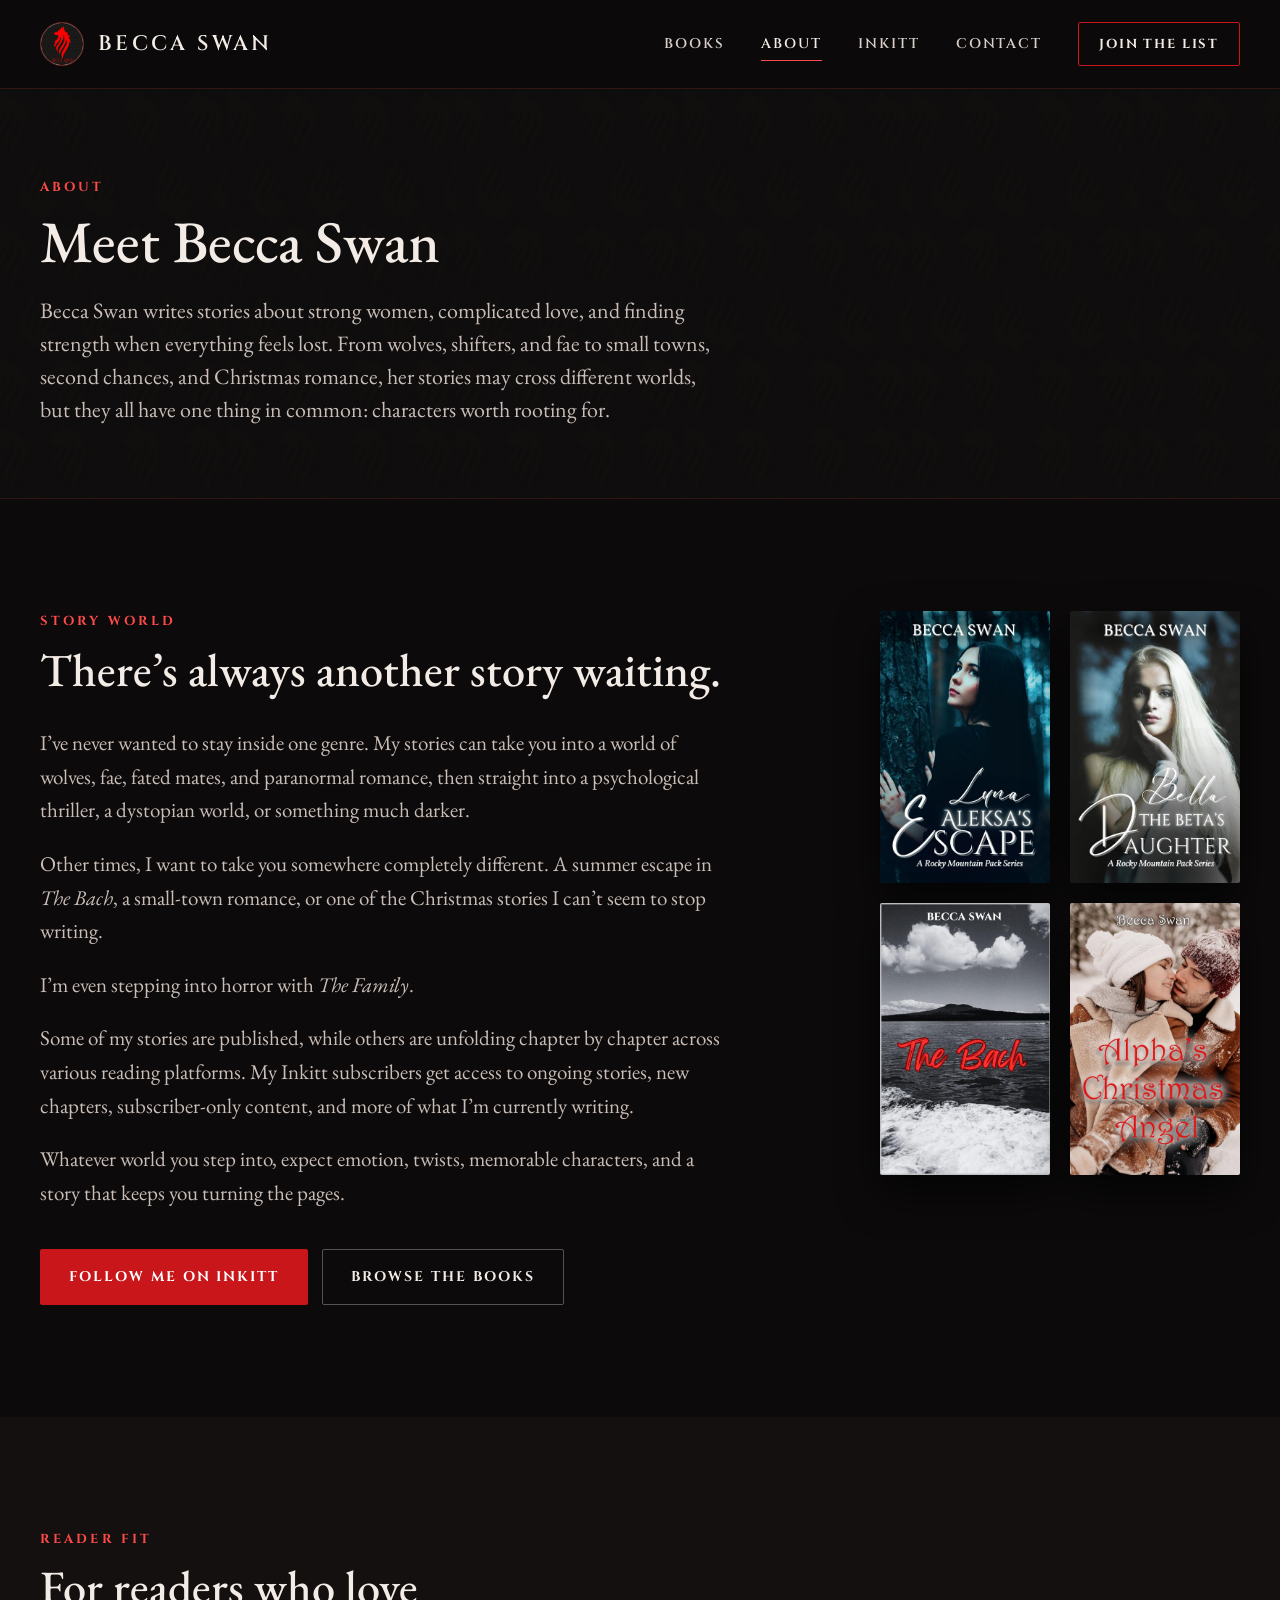
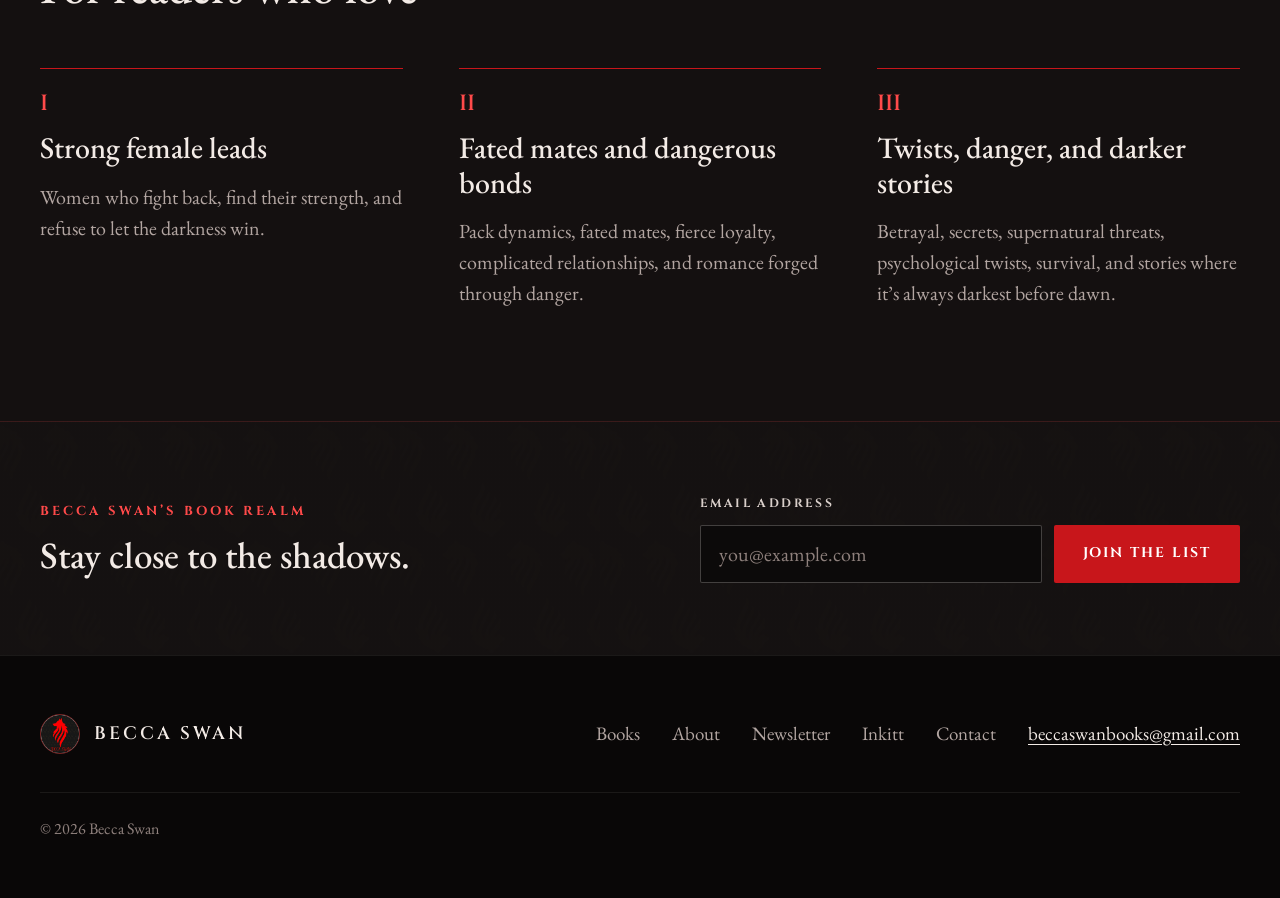
==== commit 9208fb45: "Refresh Becca Swan reader-fit copy" ====
--- a/about/index.html
+++ b/about/index.html
@@ -88,18 +88,18 @@
           <div class="pillars">
             <div class="pillar">
               <span class="pillar-num" aria-hidden="true">I</span>
-              <h3>Pack dynamics</h3>
-              <p>Power, loyalty, family, hierarchy, and dangerous bonds.</p>
+              <h3>Strong female leads</h3>
+              <p>Women who fight back, find their strength, and refuse to let the darkness win.</p>
             </div>
             <div class="pillar">
               <span class="pillar-num" aria-hidden="true">II</span>
-              <h3>Romantic tension</h3>
-              <p>Longing, secrets, survival, and love under pressure.</p>
+              <h3>Fated mates and dangerous bonds</h3>
+              <p>Pack dynamics, fated mates, fierce loyalty, complicated relationships, and romance forged through danger.</p>
             </div>
             <div class="pillar">
               <span class="pillar-num" aria-hidden="true">III</span>
-              <h3>Darker edges</h3>
-              <p>Supernatural stakes, psychological twists, and stories with bite.</p>
+              <h3>Twists, danger, and darker stories</h3>
+              <p>Betrayal, secrets, supernatural threats, psychological twists, survival, and stories where it’s always darkest before dawn.</p>
             </div>
           </div>
         </div>
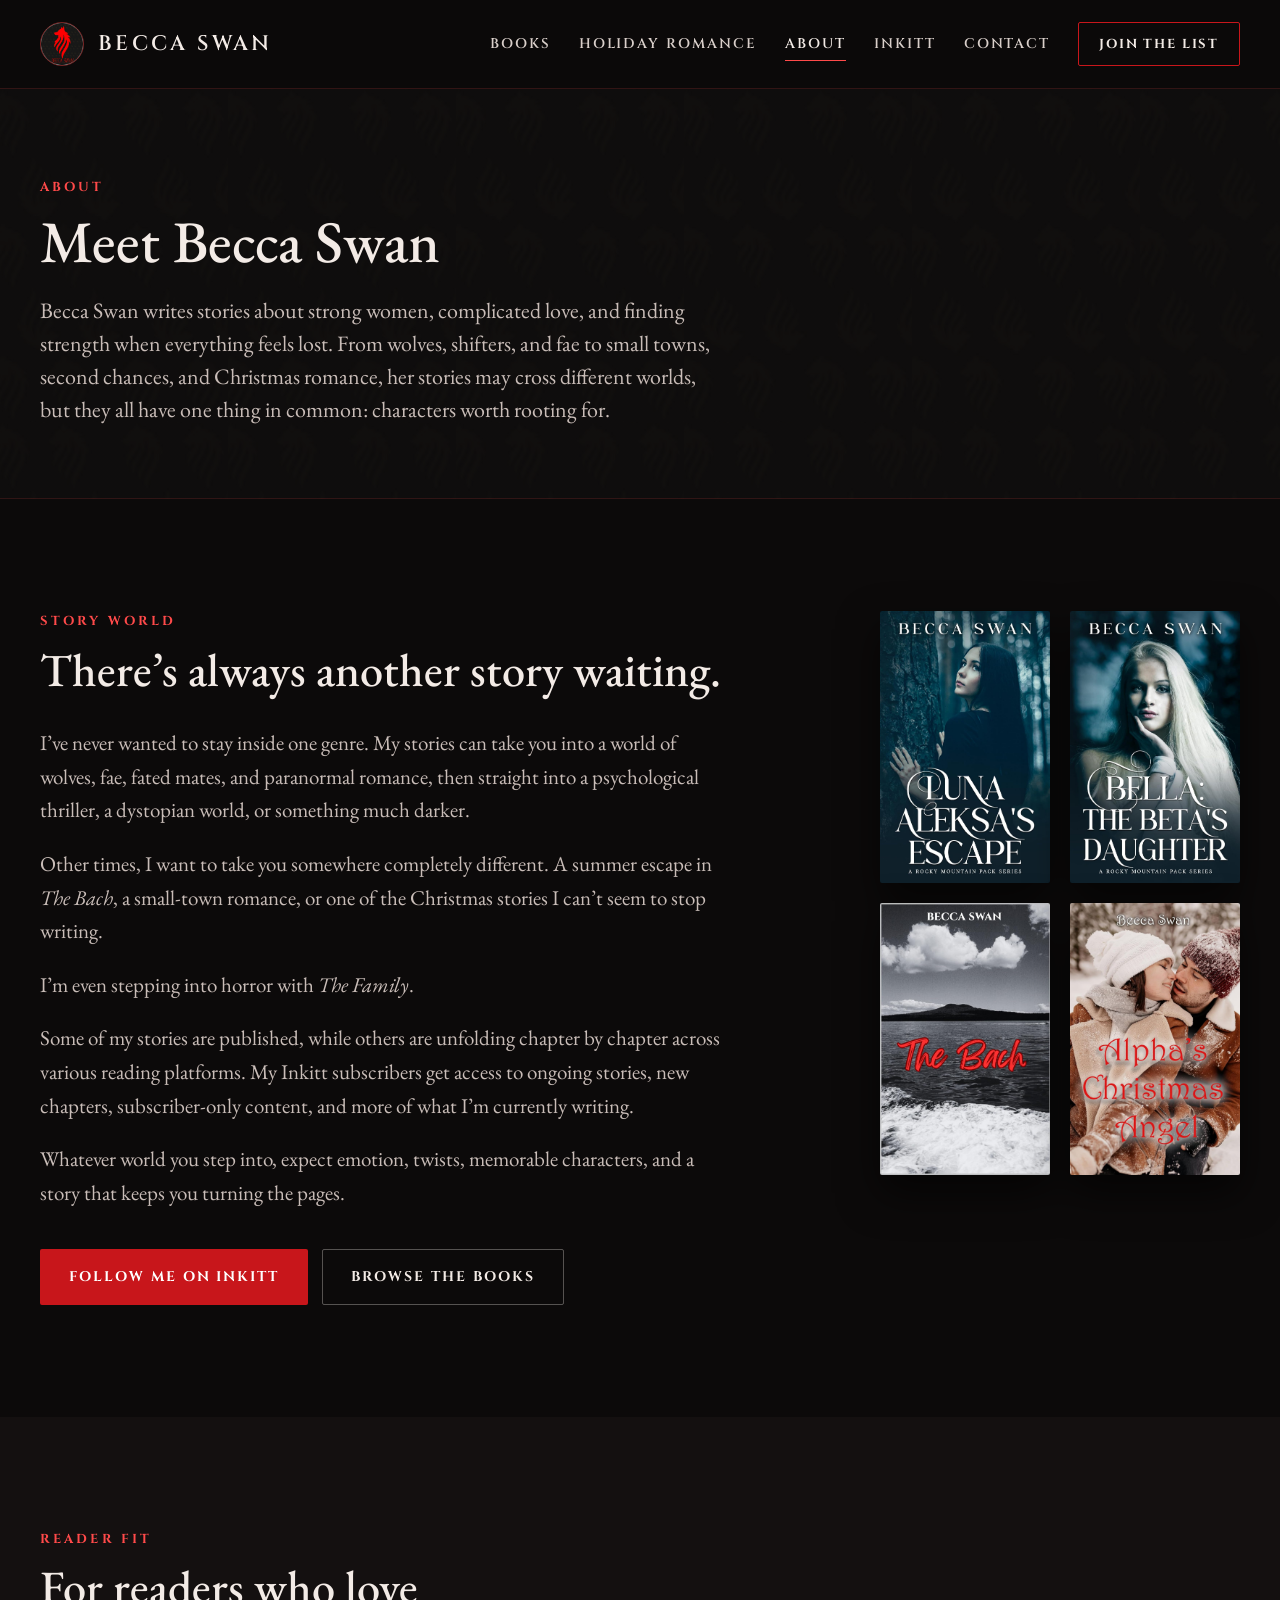
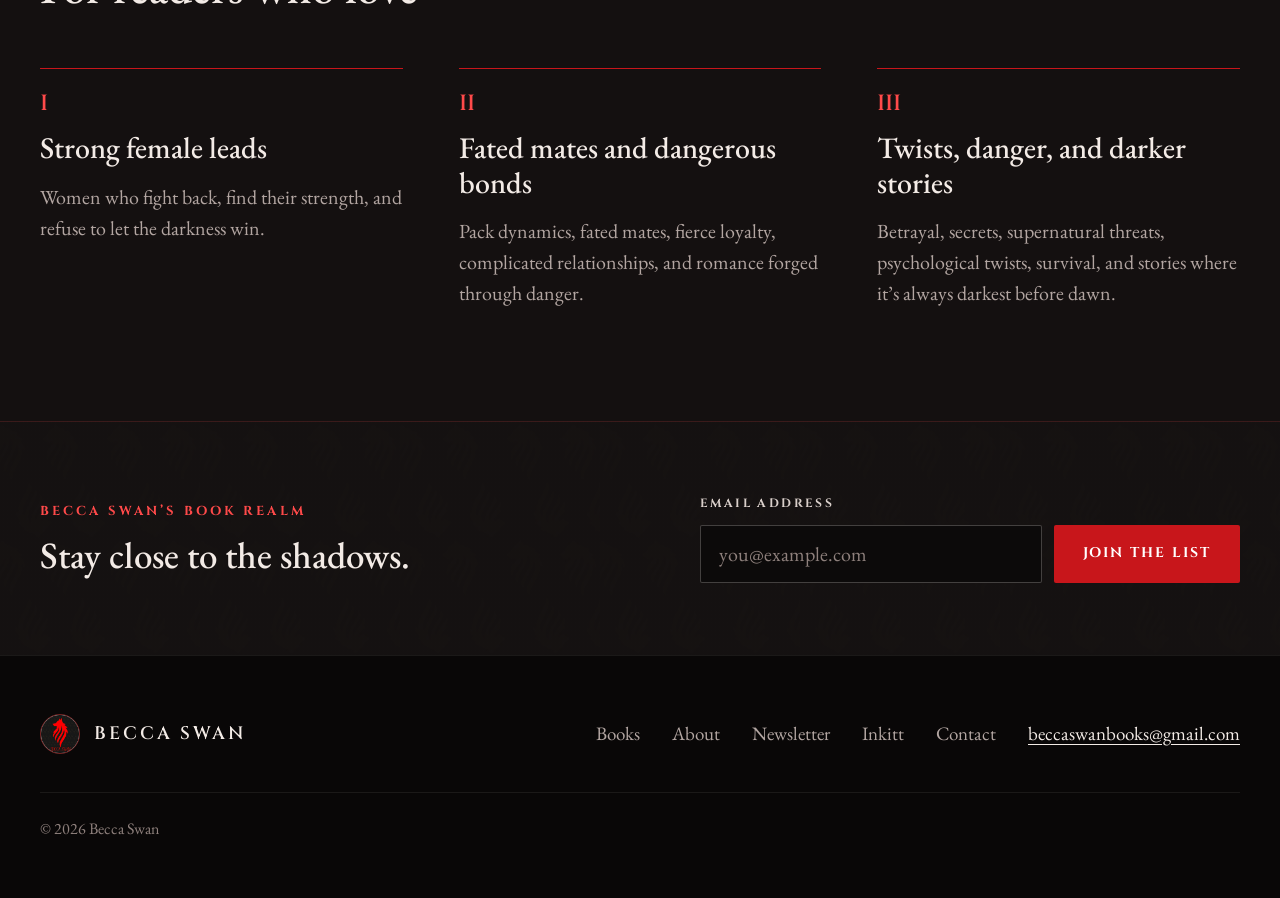
==== commit 05c99e5d: "Organize books by genre and add compact homepage holiday preview" ====
--- a/about/index.html
+++ b/about/index.html
@@ -27,7 +27,7 @@
     <link rel="preconnect" href="https://fonts.googleapis.com">
     <link rel="preconnect" href="https://fonts.gstatic.com" crossorigin>
     <link rel="stylesheet" href="https://fonts.googleapis.com/css2?family=Cinzel:wght@500;600;700&amp;family=EB+Garamond:ital,wght@0,400;0,500;1,400;1,500&amp;display=swap">
-    <link rel="stylesheet" href="../styles.css">
+    <link rel="stylesheet" href="../styles.css?v=genre-navigation-20261126">
   </head>
   <body>
     <a class="skip-link" href="#main">Skip to content</a>
@@ -40,6 +40,7 @@
         <button class="nav-toggle" type="button" data-nav-toggle aria-controls="site-nav" aria-expanded="false" aria-label="Open menu"><svg width="24" height="24" viewBox="0 0 24 24" fill="none" stroke="currentColor" stroke-width="1.6" stroke-linecap="round" aria-hidden="true" focusable="false"><path d="M4 7h16"></path><path d="M4 12h16"></path><path d="M4 17h10"></path></svg></button>
         <nav class="site-nav" id="site-nav" data-nav aria-label="Site">
           <a href="../books/">Books</a>
+          <a href="../books/#christmas">Holiday Romance</a>
           <a href="../about/" aria-current="page">About</a>
           <a href="https://www.inkitt.com/BeccaSwan" rel="noopener">Inkitt</a>
           <a href="../contact/">Contact</a>
@@ -143,6 +144,6 @@
         <p class="footer-bottom">&copy; <span data-year>2026</span> Becca Swan</p>
       </div>
     </footer>
-    <script src="../script.js"></script>
+    <script src="../script.js?v=genre-navigation-20261126"></script>
   </body>
 </html>
--- a/styles.css
+++ b/styles.css
@@ -63,7 +63,8 @@
 
 h1,
 h2,
-h3 {
+h3,
+h4 {
   margin: 0;
   font-weight: 500;
   line-height: 1.05;
@@ -301,11 +302,12 @@
 .site-nav {
   display: flex;
   align-items: center;
-  gap: 36px;
+  gap: 28px;
 }
 
 .site-nav a {
   padding: 6px 0;
+  white-space: nowrap;
   border-bottom: 1px solid transparent;
   font-family: var(--font-display);
   font-size: 14px;
@@ -359,6 +361,7 @@
 
 /* ---------- Hero backgrounds ---------- */
 
+.home-intro,
 .home-hero,
 .page-hero {
   border-bottom: 1px solid rgba(255, 74, 74, 0.14);
@@ -368,6 +371,26 @@
     var(--bg);
 }
 
+/* ---------- Home headline ---------- */
+
+.home-intro {
+  padding-block: clamp(28px, 4vw, 52px) 0;
+  border-bottom: 0;
+  text-align: center;
+}
+
+.home-intro h1 {
+  max-width: 1100px;
+  margin: 0 auto;
+  font-size: clamp(1.6rem, 1rem + 2.2vw, 3rem);
+  line-height: 1.15;
+  text-wrap: balance;
+}
+
+.home-intro em {
+  color: var(--red-em);
+}
+
 /* ---------- Home hero ---------- */
 
 .home-hero .container {
@@ -378,53 +401,142 @@
   padding-block: 96px 104px;
 }
 
-.home-hero h1 {
+.home-hero h2 {
   font-size: clamp(2.5rem, 1.2rem + 3.9vw, 4.5rem);
   line-height: 1.02;
   letter-spacing: -0.01em;
 }
 
-.home-hero h1 em,
+.home-hero h2 em,
 .page-hero h1 em {
   font-style: italic;
   color: var(--red-em);
 }
 
+.hero-books {
+  width: 100%;
+  max-width: 520px;
+  margin: 0;
+  justify-self: end;
+}
+
 .cover-fan {
   position: relative;
+  isolation: isolate;
   width: 100%;
   max-width: 520px;
   aspect-ratio: 520 / 540;
   justify-self: end;
 }
 
-.cover-fan img {
+.cover-fan a {
   position: absolute;
-  aspect-ratio: 5 / 8;
-  object-fit: cover;
+  display: block;
   border-radius: 2px;
   box-shadow: 0 24px 60px rgba(0, 0, 0, 0.65);
 }
 
+.cover-fan img {
+  width: 100%;
+  height: auto;
+  aspect-ratio: auto;
+  border-radius: 2px;
+}
+
 .cover-fan .fan-left {
-  left: 0;
+  z-index: 1;
+  left: 4.5%;
   top: 17%;
   width: 42.3%;
   transform: rotate(-7deg);
 }
 
 .cover-fan .fan-right {
-  right: 0;
+  z-index: 1;
+  right: 4.5%;
   top: 17%;
   width: 42.3%;
   transform: rotate(7deg);
 }
 
 .cover-fan .fan-center {
+  z-index: 2;
   left: 22.1%;
   top: 4.4%;
   width: 55.8%;
   box-shadow: 0 40px 90px rgba(0, 0, 0, 0.7), 0 0 90px rgba(200, 22, 27, 0.3);
+}
+
+/* ---------- Deliverance preorder ---------- */
+
+.home-hero--preorder .container {
+  grid-template-columns: minmax(0, 1fr) minmax(0, 520px);
+  gap: 64px;
+  padding-block: 32px 80px;
+}
+
+.home-hero--preorder h2 {
+  margin-top: 18px;
+  font-size: clamp(2.2rem, 1.2rem + 3.6vw, 4.5rem);
+}
+
+.preorder-series {
+  margin: 20px 0 0;
+  font-family: var(--font-display);
+  font-size: 14px;
+  line-height: 1.6;
+  letter-spacing: 0.1em;
+  color: var(--muted);
+}
+
+.preorder-tagline {
+  max-width: 480px;
+  margin: 20px 0 0;
+  font-size: 21px;
+  line-height: 1.5;
+  color: var(--text-2);
+}
+
+.preorder-tagline em {
+  color: var(--red-em);
+}
+
+.preorder-art {
+  display: block;
+  width: 100%;
+  max-width: 340px;
+  margin: 0;
+  justify-self: center;
+}
+
+.preorder-art a {
+  display: block;
+}
+
+.preorder-art img {
+  display: block;
+  width: 100%;
+  height: auto;
+  border-radius: 2px;
+  box-shadow: 0 24px 70px rgba(0, 0, 0, 0.55);
+}
+
+.cover-credit {
+  margin-top: 16px;
+  font-size: 15px;
+  line-height: 1.5;
+  text-align: center;
+  color: var(--muted);
+}
+
+.cover-credit-link {
+  display: block;
+  margin-top: 4px;
+  overflow-wrap: anywhere;
+}
+
+.cover-credit-link:hover {
+  color: var(--bone);
 }
 
 /* ---------- Strip ---------- */
@@ -502,6 +614,12 @@
   align-items: center;
 }
 
+.feature--preorder .container {
+  grid-template-columns: minmax(0, 400px) minmax(0, 1fr);
+  gap: 64px;
+  align-items: start;
+}
+
 .feature-cover {
   width: 100%;
   aspect-ratio: 5 / 8;
@@ -510,7 +628,8 @@
   box-shadow: 0 40px 100px rgba(0, 0, 0, 0.7), 0 0 100px rgba(200, 22, 27, 0.22);
 }
 
-.feature h2 {
+.feature h2,
+.feature .feature-title {
   font-size: clamp(2.25rem, 1.4rem + 2.4vw, 3.75rem);
 }
 
@@ -530,11 +649,79 @@
   gap: 20px 28px;
 }
 
+/* ---------- Holiday romance ---------- */
+
+.holiday-snippet {
+  padding-block: 72px;
+  scroll-margin-top: 90px;
+}
+
+.holiday-snippet .container {
+  display: grid;
+  grid-template-columns: minmax(0, 0.9fr) minmax(0, 1.1fr);
+  gap: 48px;
+  align-items: center;
+}
+
+.holiday-snippet .section-intro {
+  max-width: 440px;
+  margin: 18px 0 24px;
+}
+
+.holiday-preview {
+  display: grid;
+  grid-template-columns: repeat(3, minmax(0, 1fr));
+  gap: 20px;
+  margin: 0;
+  padding: 0;
+  list-style: none;
+}
+
+.holiday-preview li {
+  min-width: 0;
+}
+
+.holiday-preview a {
+  display: block;
+  max-width: 160px;
+  margin-inline: auto;
+  text-decoration: none;
+}
+
+.holiday-preview img {
+  width: 100%;
+  height: auto;
+  border-radius: 2px;
+  box-shadow: var(--shadow-cover);
+  transition: transform 0.2s ease;
+}
+
+.holiday-preview a:hover img {
+  transform: translateY(-4px);
+}
+
+.holiday-preview .title {
+  display: block;
+  margin-top: 12px;
+  font-size: 21px;
+  line-height: 1.2;
+}
+
+.holiday-preview a:hover .title {
+  color: var(--red);
+}
+
+.holiday-preview .book-status {
+  margin-top: 10px;
+  font-size: 12px;
+  letter-spacing: 0.08em;
+}
+
 /* ---------- Shelf ---------- */
 
 .shelf {
   display: grid;
-  grid-template-columns: repeat(6, minmax(0, 1fr));
+  grid-template-columns: repeat(4, minmax(0, 1fr));
   gap: 28px;
   margin: 0;
   padding: 0;
@@ -912,6 +1099,23 @@
 
 /* ---------- Books page ---------- */
 
+.book-genre {
+  scroll-margin-top: 110px;
+}
+
+.genre-heading {
+  padding-block: 56px 32px;
+}
+
+.book-genre > .feature {
+  padding-top: 0;
+  scroll-margin-top: 110px;
+}
+
+.series-title {
+  font-size: clamp(2rem, 1.3rem + 2vw, 3.25rem);
+}
+
 .series-row {
   display: grid;
   grid-template-columns: 64px 240px minmax(0, 1fr);
@@ -958,7 +1162,8 @@
   color: var(--muted);
 }
 
-.series-row h3 {
+.series-row h3,
+.series-row h4 {
   margin-top: 10px;
   font-size: 40px;
   line-height: 1.1;
@@ -978,6 +1183,10 @@
   display: grid;
   grid-template-columns: repeat(2, minmax(0, 1fr));
   gap: 40px;
+}
+
+.book-pair--single {
+  grid-template-columns: minmax(0, 1fr);
 }
 
 .book-card {
@@ -1016,6 +1225,31 @@
   margin-top: 12px;
 }
 
+.book-card--preorder {
+  grid-column: 1 / -1;
+  grid-template-columns: 240px minmax(0, 1fr);
+  gap: 40px;
+}
+
+.book-card--preorder img {
+  aspect-ratio: auto;
+  height: auto;
+}
+
+.book-card--preorder .book-status {
+  font-size: 14px;
+  letter-spacing: 0.1em;
+}
+
+.book-card--preorder .actions {
+  margin-top: 24px;
+}
+
+.book-card--preorder .btn {
+  padding: 14px 18px;
+  letter-spacing: 0.08em;
+}
+
 .section-title-gap {
   margin-bottom: 48px;
 }
@@ -1084,66 +1318,6 @@
 /* ---------- Responsive ---------- */
 
 @media (max-width: 1100px) {
-  .home-hero .container {
-    grid-template-columns: minmax(0, 1fr);
-    gap: 48px;
-    padding-block: 72px 80px;
-  }
-
-  .cover-fan {
-    justify-self: center;
-  }
-
-  .book-pair {
-    grid-template-columns: minmax(0, 1fr);
-  }
-
-  .page-hero--split .container {
-    grid-template-columns: minmax(0, 1fr);
-    gap: 40px;
-  }
-}
-
-@media (max-width: 1000px) {
-  .feature .container {
-    grid-template-columns: 280px minmax(0, 1fr);
-    gap: 48px;
-  }
-
-  .shelf {
-    grid-template-columns: repeat(3, minmax(0, 1fr));
-    row-gap: 40px;
-  }
-
-  .band .container,
-  .inkitt .container {
-    flex-direction: column;
-    align-items: stretch;
-    gap: 32px;
-  }
-
-  .inkitt .container {
-    align-items: flex-start;
-  }
-
-  .about-grid,
-  .contact-grid {
-    grid-template-columns: minmax(0, 1fr);
-    gap: 56px;
-  }
-
-  .about-covers {
-    position: static;
-    grid-template-columns: repeat(4, minmax(0, 1fr));
-    max-width: 640px;
-  }
-}
-
-@media (max-width: 900px) {
-  .strip li:not(.strip-key) {
-    display: none;
-  }
-
   .header-wrap {
     min-height: 64px;
   }
@@ -1203,6 +1377,79 @@
     color: #ffffff;
   }
 
+  .home-hero .container,
+  .home-hero--preorder .container {
+    grid-template-columns: minmax(0, 1fr);
+    gap: 48px;
+    padding-block: 32px 80px;
+  }
+
+  .hero-books,
+  .cover-fan {
+    justify-self: center;
+  }
+
+  .book-pair {
+    grid-template-columns: minmax(0, 1fr);
+  }
+
+  .page-hero--split .container {
+    grid-template-columns: minmax(0, 1fr);
+    gap: 40px;
+  }
+}
+
+@media (max-width: 1000px) {
+  .feature .container {
+    grid-template-columns: 280px minmax(0, 1fr);
+    gap: 48px;
+  }
+
+  .shelf {
+    grid-template-columns: repeat(2, minmax(0, 1fr));
+    row-gap: 40px;
+  }
+
+  .band .container,
+  .inkitt .container {
+    flex-direction: column;
+    align-items: stretch;
+    gap: 32px;
+  }
+
+  .inkitt .container {
+    align-items: flex-start;
+  }
+
+  .about-grid,
+  .contact-grid {
+    grid-template-columns: minmax(0, 1fr);
+    gap: 56px;
+  }
+
+  .about-covers {
+    position: static;
+    grid-template-columns: repeat(4, minmax(0, 1fr));
+    max-width: 640px;
+  }
+}
+
+@media (max-width: 900px) {
+  .holiday-snippet .container {
+    grid-template-columns: minmax(0, 1fr);
+    gap: 32px;
+  }
+
+  .holiday-preview {
+    width: 100%;
+    max-width: 560px;
+    margin-inline: auto;
+  }
+
+  .strip li:not(.strip-key) {
+    display: none;
+  }
+
   .pillars {
     grid-template-columns: minmax(0, 1fr);
     gap: 36px;
@@ -1218,7 +1465,8 @@
     display: none;
   }
 
-  .series-row h3 {
+  .series-row h3,
+  .series-row h4 {
     font-size: 32px;
   }
 }
@@ -1230,7 +1478,8 @@
     letter-spacing: 0.16em;
   }
 
-  .feature .container {
+  .feature .container,
+  .feature--preorder .container {
     grid-template-columns: minmax(0, 1fr);
     gap: 36px;
   }
@@ -1266,6 +1515,18 @@
 }
 
 @media (max-width: 600px) {
+  .holiday-snippet {
+    padding-block: 56px;
+  }
+
+  .holiday-preview {
+    gap: 12px;
+  }
+
+  .holiday-preview .title {
+    font-size: 18px;
+  }
+
   body {
     font-size: 19px;
   }
@@ -1290,10 +1551,10 @@
 
   .home-hero .container {
     gap: 40px;
-    padding-block: 40px 48px;
-  }
-
-  .home-hero h1 {
+    padding-block: 24px 48px;
+  }
+
+  .home-hero h2 {
     line-height: 1.06;
   }
 
@@ -1401,7 +1662,8 @@
     width: 200px;
   }
 
-  .series-row h3 {
+  .series-row h3,
+  .series-row h4 {
     font-size: 30px;
   }
 
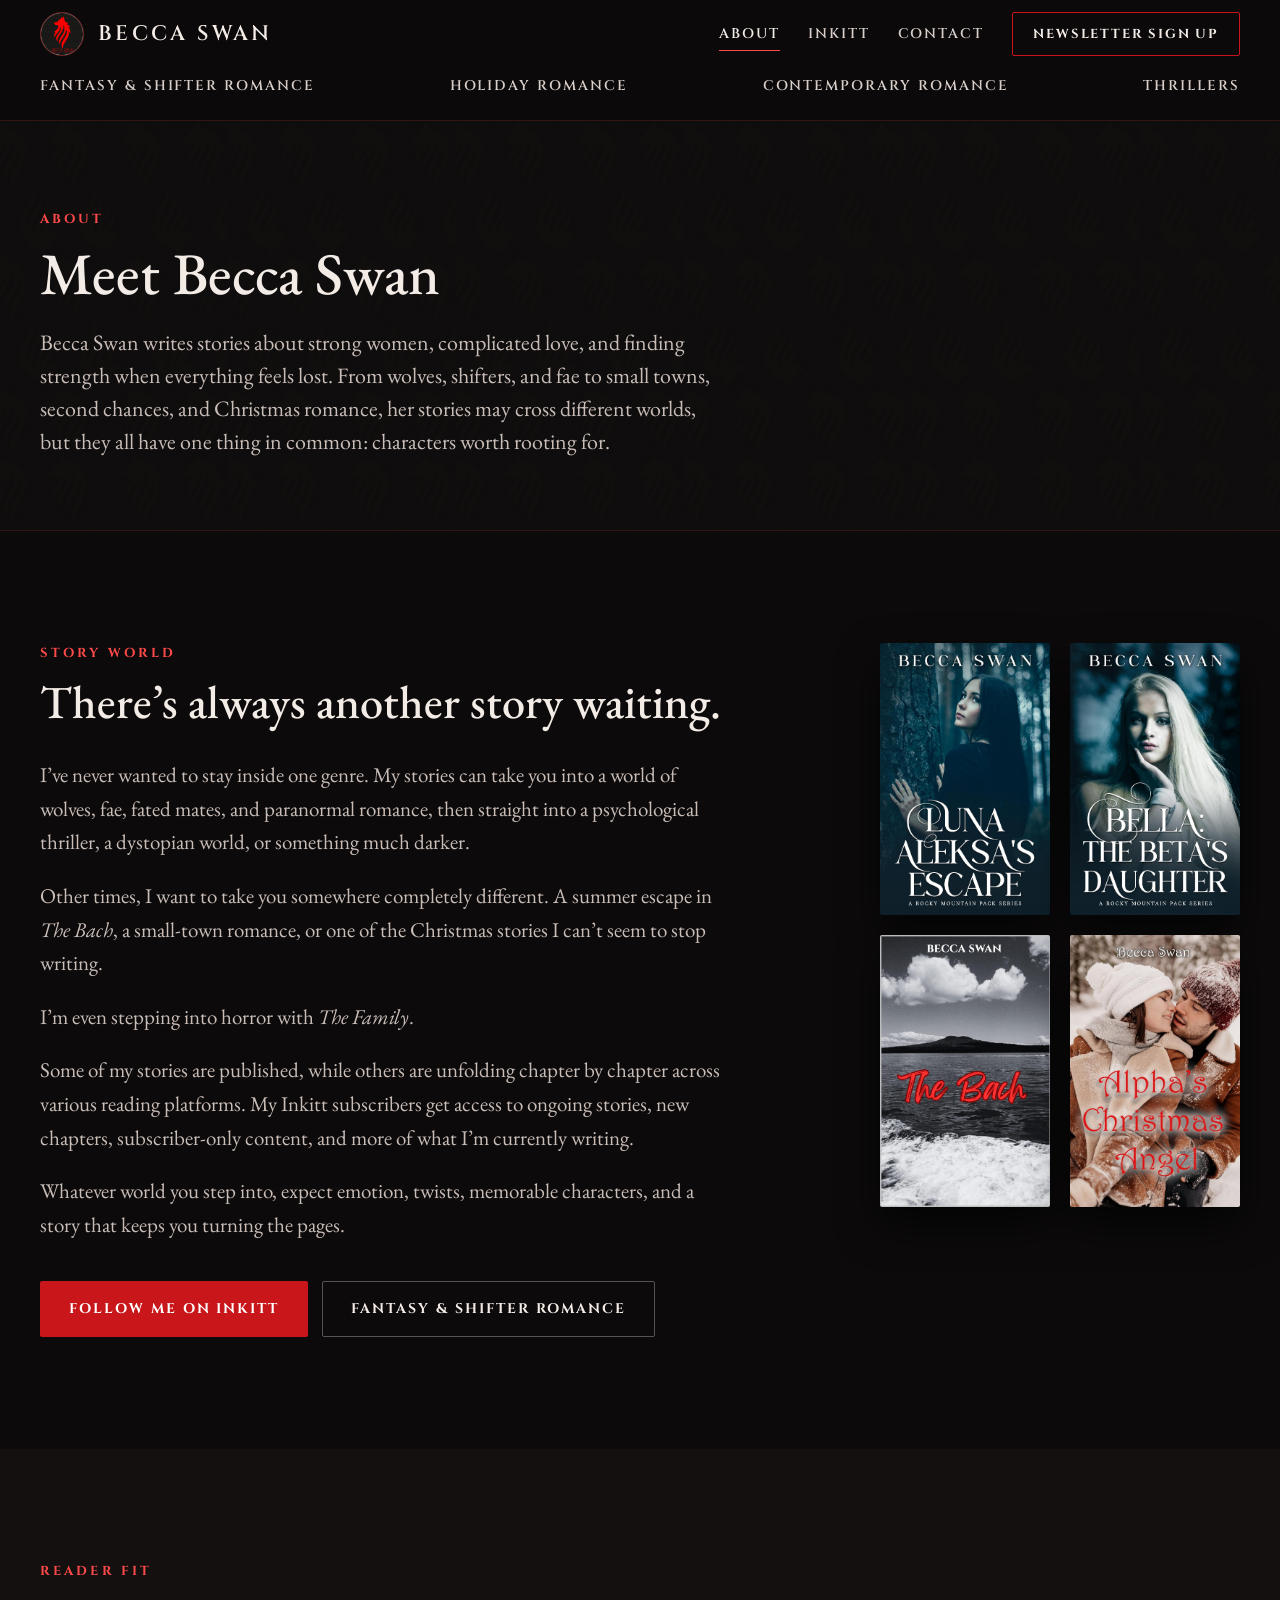
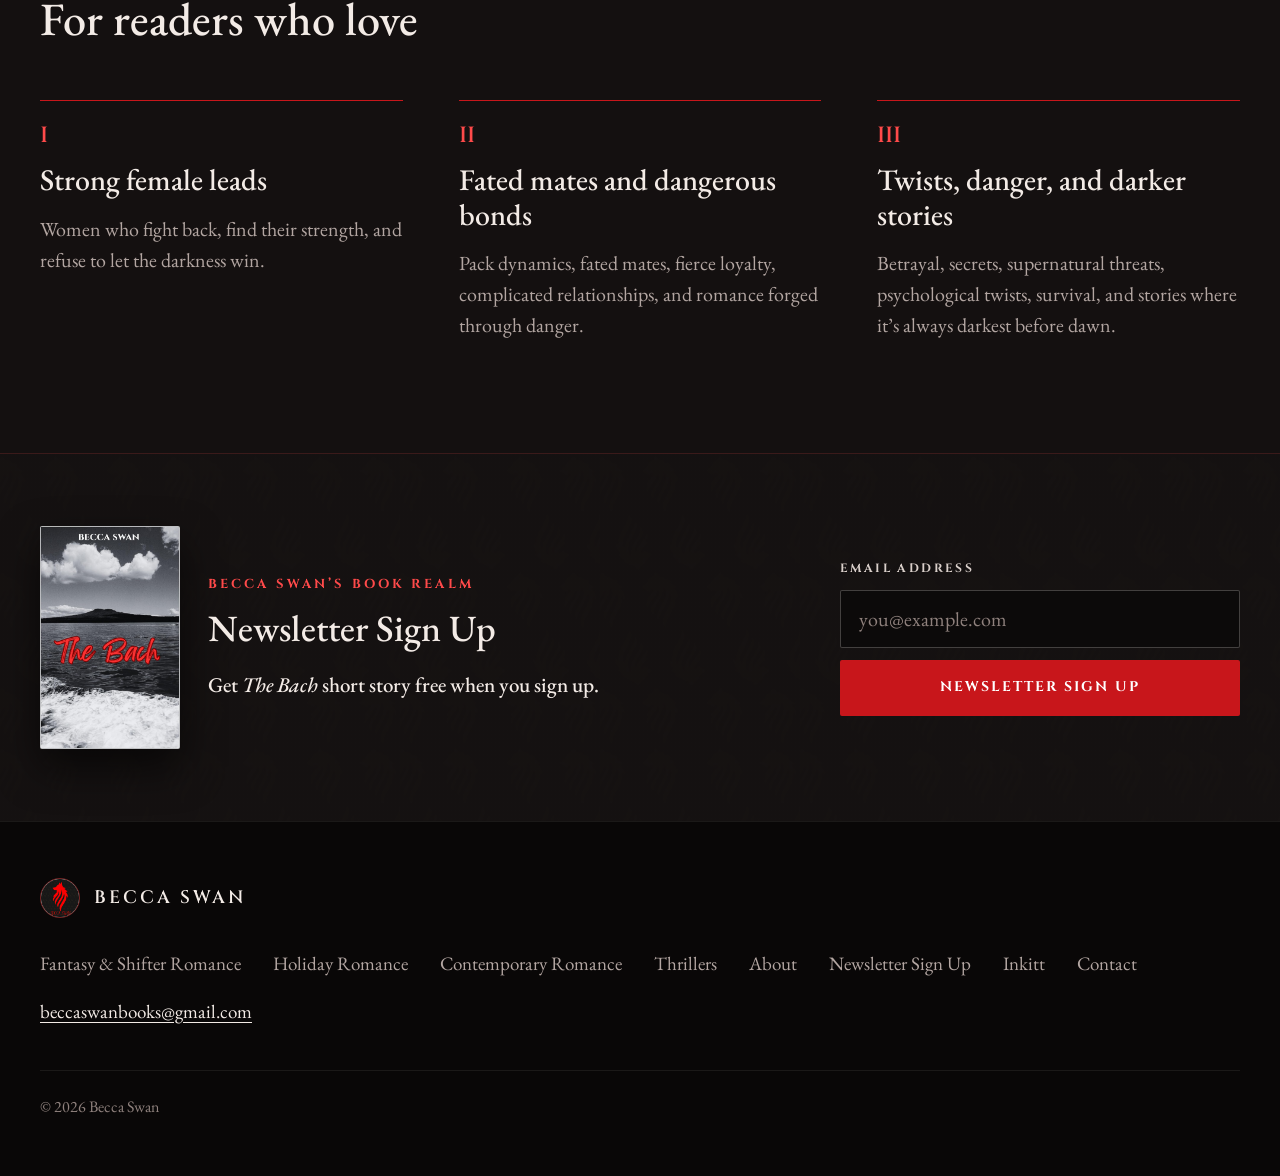
==== commit 1c2c3434: "Create genre pages and promote The Bach newsletter signup gift" ====
--- a/about/index.html
+++ b/about/index.html
@@ -27,7 +27,7 @@
     <link rel="preconnect" href="https://fonts.googleapis.com">
     <link rel="preconnect" href="https://fonts.gstatic.com" crossorigin>
     <link rel="stylesheet" href="https://fonts.googleapis.com/css2?family=Cinzel:wght@500;600;700&amp;family=EB+Garamond:ital,wght@0,400;0,500;1,400;1,500&amp;display=swap">
-    <link rel="stylesheet" href="../styles.css?v=genre-navigation-20261126">
+    <link rel="stylesheet" href="../styles.css?v=newsletter-genres-20261126">
   </head>
   <body>
     <a class="skip-link" href="#main">Skip to content</a>
@@ -39,12 +39,18 @@
         </a>
         <button class="nav-toggle" type="button" data-nav-toggle aria-controls="site-nav" aria-expanded="false" aria-label="Open menu"><svg width="24" height="24" viewBox="0 0 24 24" fill="none" stroke="currentColor" stroke-width="1.6" stroke-linecap="round" aria-hidden="true" focusable="false"><path d="M4 7h16"></path><path d="M4 12h16"></path><path d="M4 17h10"></path></svg></button>
         <nav class="site-nav" id="site-nav" data-nav aria-label="Site">
-          <a href="../books/">Books</a>
-          <a href="../books/#christmas">Holiday Romance</a>
-          <a href="../about/" aria-current="page">About</a>
-          <a href="https://www.inkitt.com/BeccaSwan" rel="noopener">Inkitt</a>
-          <a href="../contact/">Contact</a>
-          <a class="nav-cta" href="../newsletter/">Join the list</a>
+          <div class="nav-pages">
+            <a href="/about/" aria-current="page">About</a>
+            <a href="https://www.inkitt.com/BeccaSwan" rel="noopener">Inkitt</a>
+            <a href="/contact/">Contact</a>
+            <a class="nav-cta" href="/newsletter/">Newsletter Sign Up</a>
+          </div>
+          <div class="nav-genres">
+            <a href="/fantasy-shifter-romance/">Fantasy &amp; Shifter Romance</a>
+            <a href="/holiday-romance/">Holiday Romance</a>
+            <a href="/contemporary-romance/">Contemporary Romance</a>
+            <a href="/thrillers/">Thrillers</a>
+          </div>
         </nav>
       </div>
     </header>
@@ -70,14 +76,14 @@
             <p>Whatever world you step into, expect emotion, twists, memorable characters, and a story that keeps you turning the pages.</p>
             <div class="actions">
               <a class="btn btn-primary" href="https://www.inkitt.com/BeccaSwan" rel="noopener">Follow me on Inkitt</a>
-              <a class="btn btn-ghost" href="../books/">Browse the books</a>
+              <a class="btn btn-ghost" href="/fantasy-shifter-romance/">Fantasy &amp; Shifter Romance</a>
             </div>
           </div>
           <ul class="about-covers" aria-label="A few of Becca’s books">
-            <li><a href="../books/#luna"><img src="../assets/luna-aleksas-escape-cover.jpg" alt="Cover of Luna Aleksa’s Escape" width="640" height="1024" loading="lazy"></a></li>
-            <li><a href="../books/#bella"><img src="../assets/bella-the-betas-daughter-cover.jpg" alt="Cover of Bella: The Beta’s Daughter" width="640" height="1024" loading="lazy"></a></li>
-            <li><a href="../books/#the-bach"><img src="../assets/the-bach-cover.jpg" alt="Cover of The Bach" width="640" height="1024" loading="lazy"></a></li>
-            <li><a href="../books/#alphas-christmas-angel"><img src="../assets/alphas-christmas-angel-cover.jpg" alt="Cover of Alpha’s Christmas Angel" width="640" height="1024" loading="lazy"></a></li>
+            <li><a href="/fantasy-shifter-romance/#luna"><img src="../assets/luna-aleksas-escape-cover.jpg" alt="Cover of Luna Aleksa’s Escape" width="640" height="1024" loading="lazy"></a></li>
+            <li><a href="/fantasy-shifter-romance/#bella"><img src="../assets/bella-the-betas-daughter-cover.jpg" alt="Cover of Bella: The Beta’s Daughter" width="640" height="1024" loading="lazy"></a></li>
+            <li><a href="/thrillers/#the-bach"><img src="../assets/the-bach-cover.jpg" alt="Cover of The Bach" width="640" height="1024" loading="lazy"></a></li>
+            <li><a href="/holiday-romance/#alphas-christmas-angel"><img src="../assets/alphas-christmas-angel-cover.jpg" alt="Cover of Alpha’s Christmas Angel" width="640" height="1024" loading="lazy"></a></li>
           </ul>
         </div>
       </section>
@@ -106,17 +112,21 @@
         </div>
       </section>
 
-      <section class="band band--compact" id="newsletter" aria-label="Newsletter sign-up">
+      <section class="band band--gift band--compact" id="newsletter" aria-label="Newsletter sign-up">
         <div class="container">
-          <div class="band-copy">
-            <p class="label">Becca Swan’s Book Realm</p>
-            <h2>Stay close to the shadows.</h2>
+          <div class="newsletter-gift">
+            <img class="newsletter-gift-cover" src="../assets/the-bach-cover.jpg" alt="Cover of The Bach by Becca Swan" width="943" height="1500" loading="lazy">
+            <div class="band-copy">
+              <p class="label">Becca Swan’s Book Realm</p>
+              <h2>Newsletter Sign Up</h2>
+              <p class="gift-offer"><strong>Get <em>The Bach</em> short story free when you sign up.</strong></p>
+            </div>
           </div>
           <form class="signup" action="https://assets.mailerlite.com/jsonp/1979694/forms/199376724610254230/subscribe" method="post" data-signup-form>
               <label class="field-label" for="signup-email">Email address</label>
               <div class="signup-row">
                 <input id="signup-email" name="fields[email]" type="email" autocomplete="email" placeholder="you@example.com" required>
-                <button class="btn btn-primary" type="submit">Join the list</button>
+                <button class="btn btn-primary" type="submit">Newsletter Sign Up</button>
               </div>
               <p class="form-status" data-signup-status role="status" aria-live="polite"></p>
             </form>
@@ -133,17 +143,20 @@
             <span class="brand-name">Becca Swan</span>
           </a>
           <nav class="footer-nav" aria-label="Footer">
-            <a href="../books/">Books</a>
-            <a href="../about/">About</a>
-            <a href="../newsletter/">Newsletter</a>
+            <a href="/fantasy-shifter-romance/">Fantasy &amp; Shifter Romance</a>
+            <a href="/holiday-romance/">Holiday Romance</a>
+            <a href="/contemporary-romance/">Contemporary Romance</a>
+            <a href="/thrillers/">Thrillers</a>
+            <a href="/about/">About</a>
+            <a href="/newsletter/">Newsletter Sign Up</a>
             <a href="https://www.inkitt.com/BeccaSwan" rel="noopener">Inkitt</a>
-            <a href="../contact/">Contact</a>
+            <a href="/contact/">Contact</a>
             <a class="footer-email" href="mailto:beccaswanbooks@gmail.com">beccaswanbooks@gmail.com</a>
           </nav>
         </div>
         <p class="footer-bottom">&copy; <span data-year>2026</span> Becca Swan</p>
       </div>
     </footer>
-    <script src="../script.js?v=genre-navigation-20261126"></script>
+    <script src="../script.js?v=newsletter-genres-20261126"></script>
   </body>
 </html>
--- a/styles.css
+++ b/styles.css
@@ -20,6 +20,7 @@
   --font-body: "EB Garamond", Georgia, "Times New Roman", serif;
   --page: 1200px;
   --gutter: 20px;
+  --header-offset: 144px;
   --shadow-cover: 0 18px 40px rgba(0, 0, 0, 0.6);
 }
 
@@ -77,6 +78,11 @@
 .container {
   width: min(var(--page), calc(100% - 2 * var(--gutter)));
   margin-inline: auto;
+}
+
+section[id],
+main[id] {
+  scroll-margin-top: var(--header-offset);
 }
 
 .visually-hidden {
@@ -269,11 +275,16 @@
 }
 
 .header-wrap {
-  display: flex;
-  align-items: center;
-  justify-content: space-between;
-  gap: 24px;
-  min-height: 88px;
+  position: relative;
+  display: block;
+  min-height: 0;
+  padding-block: 12px;
+}
+
+.header-wrap > .brand {
+  position: absolute;
+  top: 12px;
+  left: 0;
 }
 
 .brand {
@@ -301,8 +312,27 @@
 
 .site-nav {
   display: flex;
-  align-items: center;
+  flex-direction: column;
+  align-items: stretch;
+  gap: 8px;
+}
+
+.nav-pages,
+.nav-genres {
+  display: flex;
+  align-items: center;
+  min-height: 44px;
+}
+
+.nav-pages {
+  justify-content: flex-end;
   gap: 28px;
+  padding-left: 260px;
+}
+
+.nav-genres {
+  justify-content: space-between;
+  gap: 24px;
 }
 
 .site-nav a {
@@ -653,7 +683,7 @@
 
 .holiday-snippet {
   padding-block: 72px;
-  scroll-margin-top: 90px;
+  scroll-margin-top: var(--header-offset);
 }
 
 .holiday-snippet .container {
@@ -843,6 +873,74 @@
 .band--compact h2 {
   font-size: clamp(1.75rem, 1.2rem + 1.4vw, 2.5rem);
   line-height: 1.1;
+}
+
+.newsletter-gift {
+  display: grid;
+  grid-template-columns: 140px minmax(0, 1fr);
+  gap: 28px;
+  align-items: center;
+  min-width: 0;
+}
+
+.newsletter-gift-cover {
+  display: block;
+  width: 100%;
+  height: auto;
+  border-radius: 2px;
+  box-shadow: var(--shadow-cover);
+}
+
+.newsletter-gift .gift-offer {
+  margin: 18px 0 0;
+  font-size: 21px;
+  line-height: 1.5;
+  color: var(--text-2);
+}
+
+.newsletter-gift .gift-offer strong {
+  font-weight: 500;
+  color: var(--bone);
+}
+
+.newsletter-gift .gift-description {
+  margin: 16px 0 0;
+  font-size: 20px;
+  line-height: 1.5;
+  color: var(--text-2);
+}
+
+.band--gift .container {
+  gap: 48px;
+}
+
+.band--gift .newsletter-gift {
+  flex: 1 1 auto;
+}
+
+.band--gift .signup {
+  flex-shrink: 0;
+  width: 400px;
+}
+
+.band--gift .signup-row,
+.newsletter-panel .signup-row {
+  flex-direction: column;
+}
+
+.band--gift .signup-row .btn,
+.newsletter-panel .signup-row .btn {
+  white-space: normal;
+}
+
+.newsletter-page .newsletter-gift {
+  grid-template-columns: 180px minmax(0, 1fr);
+  margin-top: 28px;
+}
+
+.newsletter-page .gift-offer {
+  margin-top: 0;
+  font-size: 23px;
 }
 
 /* ---------- Forms ---------- */
@@ -1100,7 +1198,7 @@
 /* ---------- Books page ---------- */
 
 .book-genre {
-  scroll-margin-top: 110px;
+  scroll-margin-top: var(--header-offset);
 }
 
 .genre-heading {
@@ -1109,7 +1207,11 @@
 
 .book-genre > .feature {
   padding-top: 0;
-  scroll-margin-top: 110px;
+  scroll-margin-top: var(--header-offset);
+}
+
+.genre-page .book-genre > .feature {
+  padding-top: 72px;
 }
 
 .series-title {
@@ -1123,7 +1225,7 @@
   align-items: start;
   padding-block: 40px;
   border-top: 1px solid rgba(243, 235, 230, 0.1);
-  scroll-margin-top: 110px;
+  scroll-margin-top: var(--header-offset);
 }
 
 .series-row:last-child {
@@ -1198,7 +1300,7 @@
   border: 1px solid var(--line);
   border-radius: 2px;
   background: var(--surface);
-  scroll-margin-top: 110px;
+  scroll-margin-top: var(--header-offset);
 }
 
 .section--alt .book-card {
@@ -1318,8 +1420,31 @@
 /* ---------- Responsive ---------- */
 
 @media (max-width: 1100px) {
+  :root {
+    --header-offset: 84px;
+  }
+
   .header-wrap {
+    display: flex;
+    align-items: center;
+    justify-content: space-between;
+    gap: 24px;
     min-height: 64px;
+    padding-block: 0;
+  }
+
+  .header-wrap > .brand {
+    position: static;
+  }
+
+  .nav-pages,
+  .nav-genres {
+    flex-direction: column;
+    flex-shrink: 0;
+    align-items: stretch;
+    gap: 0;
+    min-height: 0;
+    padding: 0;
   }
 
   .brand img {
@@ -1339,12 +1464,14 @@
   .site-nav {
     position: absolute;
     top: 100%;
-    right: 0;
-    left: 0;
+    right: calc(-1 * var(--gutter));
+    left: calc(-1 * var(--gutter));
     display: none;
     flex-direction: column;
     align-items: stretch;
     gap: 0;
+    max-height: calc(100dvh - 64px);
+    overflow-y: auto;
     padding: 8px var(--gutter) 24px;
     border-bottom: 1px solid var(--line-red);
     background: #0c0a0a;
@@ -1357,6 +1484,7 @@
 
   .site-nav a {
     display: flex;
+    white-space: normal;
     align-items: center;
     min-height: 52px;
     padding: 0;
@@ -1400,6 +1528,11 @@
 }
 
 @media (max-width: 1000px) {
+  .band--gift .signup {
+    width: 100%;
+    max-width: 540px;
+  }
+
   .feature .container {
     grid-template-columns: 280px minmax(0, 1fr);
     gap: 48px;
@@ -1515,6 +1648,21 @@
 }
 
 @media (max-width: 600px) {
+  .newsletter-gift,
+  .newsletter-page .newsletter-gift {
+    grid-template-columns: 100px minmax(0, 1fr);
+    gap: 18px;
+  }
+
+  .newsletter-gift .gift-offer,
+  .newsletter-gift .gift-description {
+    font-size: 19px;
+  }
+
+  .band--gift .container {
+    gap: 28px;
+  }
+
   .holiday-snippet {
     padding-block: 56px;
   }
